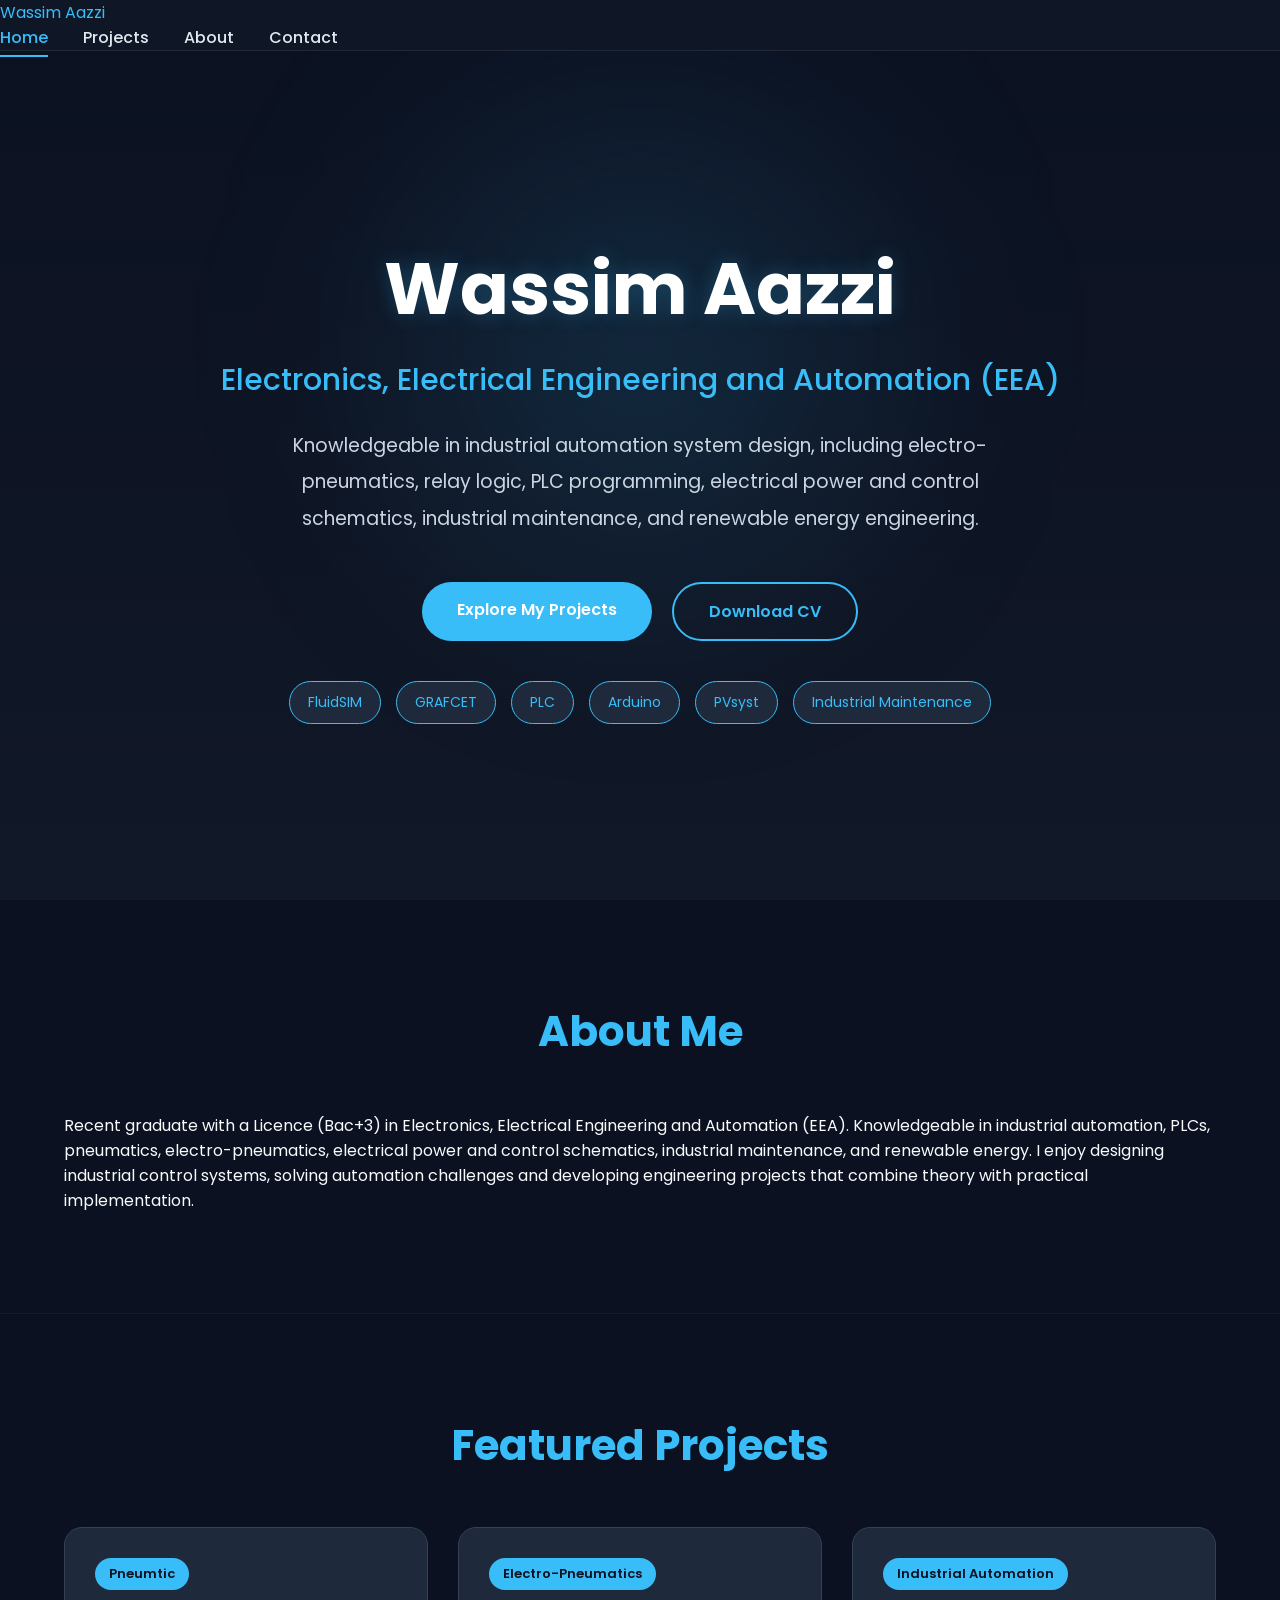
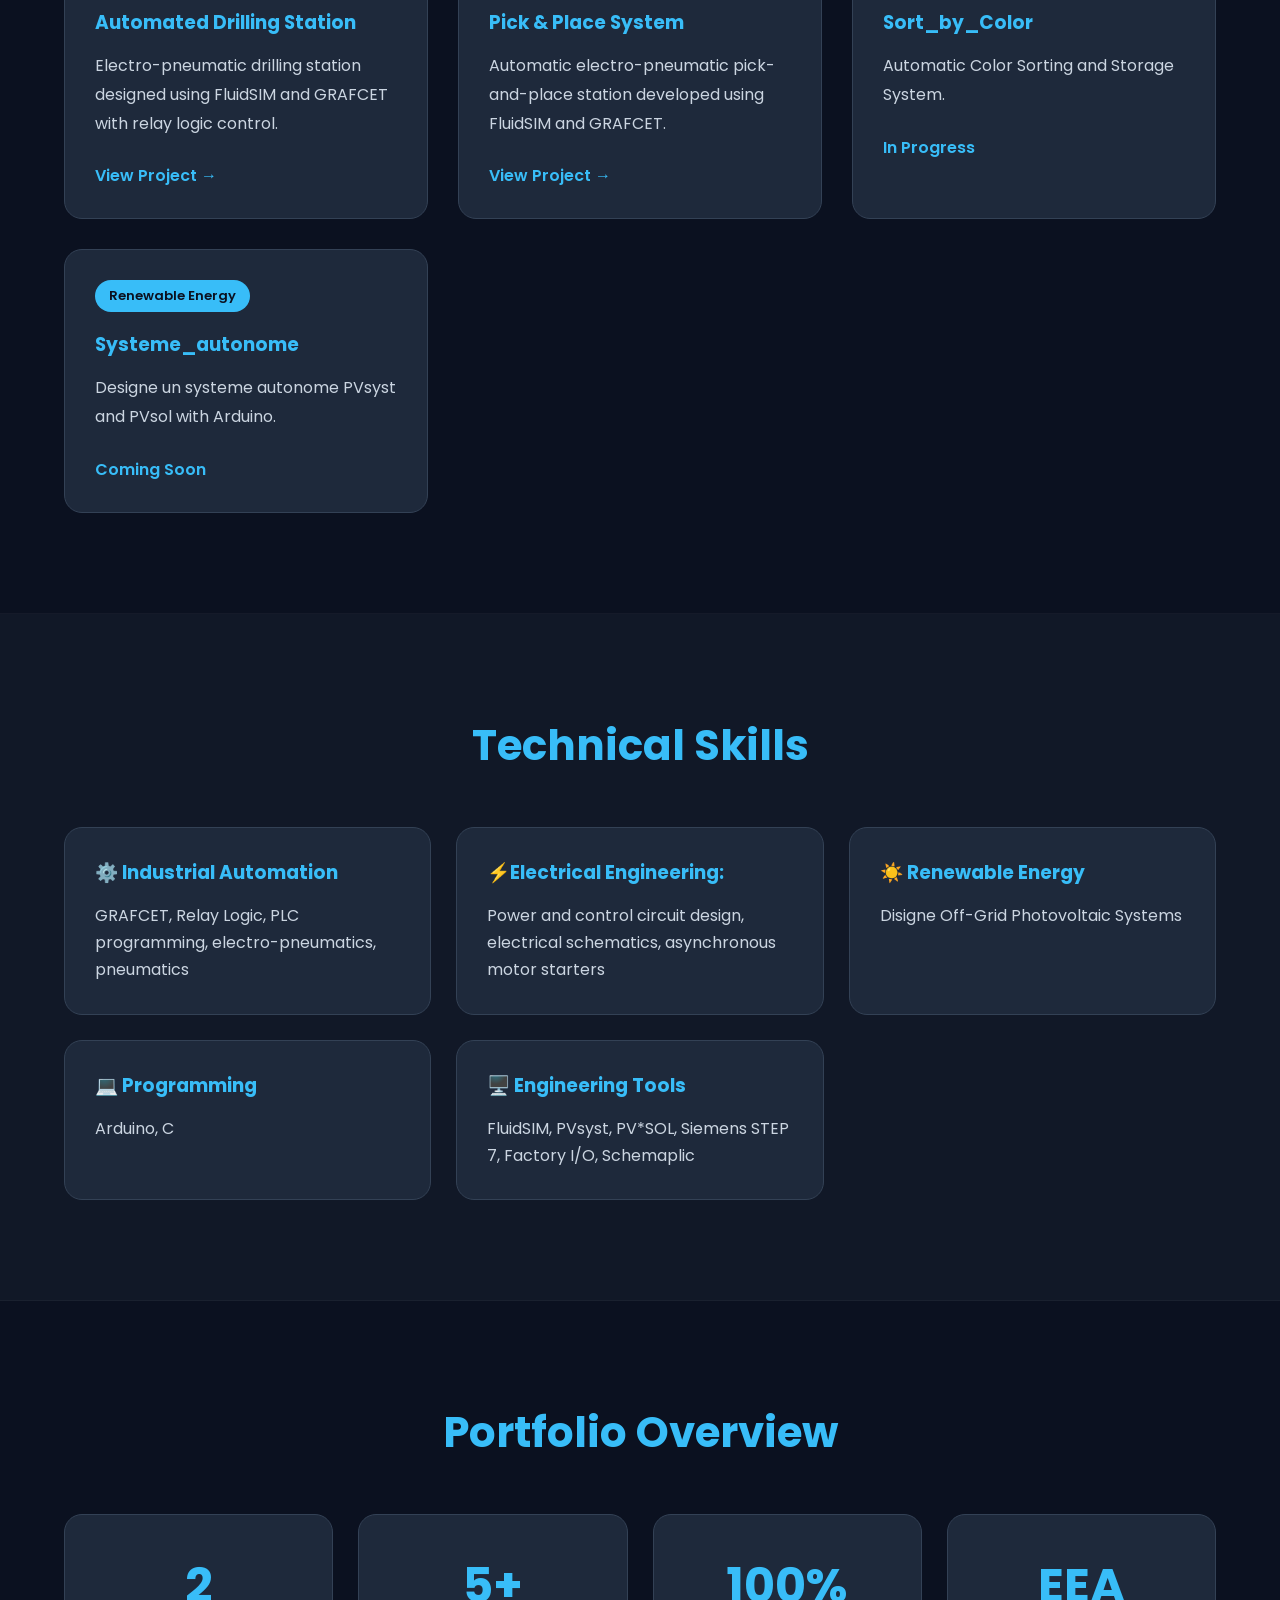
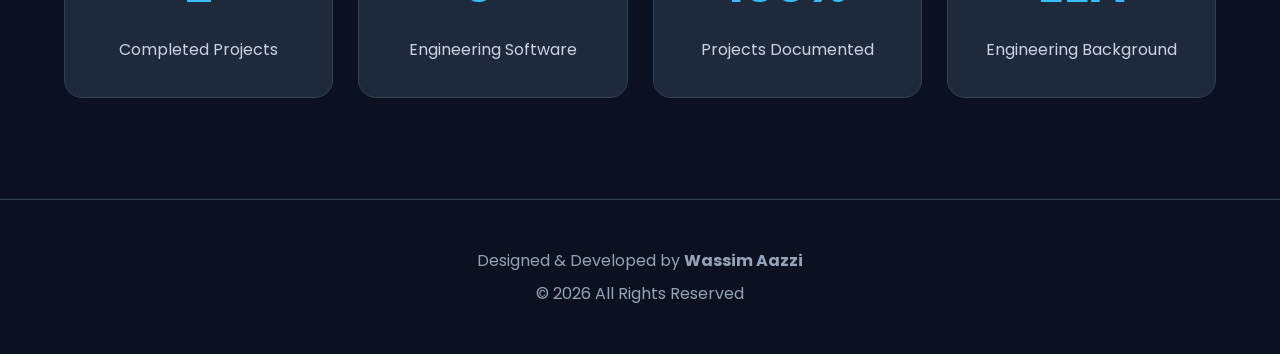
==== index.html @ 0c833628 "Refactor HTML structure and improve text clarity Updated various sections for consistency and clarit" ====
<!DOCTYPE html>
<html lang="en">
  
<head>
  
<meta charset="UTF-8">
<meta name="viewport" content="width=device-width, initial-scale=1.0">
<title>Wassim Aazzi | Automation Engineer</title>

<link rel="stylesheet" href="css/style.css">

</head>

<body>

<nav>

    <div class="logo">
        <span>Wassim Aazzi</span>
    </div>

    <ul>
        <li><a href="index.html" class="active">Home</a></li>
        <li><a href="projects.html">Projects</a></li>
        <li><a href="about.html">About</a></li>
        <li><a href="contact.html">Contact</a></li>
    </ul>

</nav>

<section class="hero">

    <div class="container">

        <h1>Wassim Aazzi</h1>

        <h2>Electronics, Electrical Engineering and Automation (EEA)</h2>

        <p>
          Knowledgeable in industrial automation system design, including electro-pneumatics, 
          relay logic, PLC programming, electrical power and control schematics, 
          industrial maintenance, and renewable energy engineering.
        </p>

        <div class="buttons">

            <a href="projects.html" class="btn primary">
                Explore My Projects
            </a>

            <a href="files/CV.pdf" class="btn secondary">
                Download CV
            </a>

        </div>

        <div class="tech-stack">

            <span>FluidSIM</span>
            <span>GRAFCET</span>
            <span>PLC</span>
            <span>Arduino</span>
            <span>PVsyst</span>
            <span>Industrial Maintenance</span>

        </div>

    </div>

</section>

<section class="projects">

    <div class="container">

        <h2>About Me</h2>

        <p>
          Recent graduate with a Licence (Bac+3) in Electronics, Electrical Engineering and Automation (EEA).
          Knowledgeable in industrial automation, PLCs, pneumatics, electro-pneumatics,
          electrical power and control schematics, industrial maintenance, and renewable energy. 
        
          I enjoy designing industrial control systems, solving automation
          challenges and developing engineering projects that combine theory
          with practical implementation.
        </p>

    </div>

</section>

<section class="projects">

    <div class="container">

        <h2>Featured Projects</h2>

        <div class="project-grid">

            <div class="card">
              
               <span class="tag">Pneumtic</span>
                <h3> Automated Drilling Station</h3>

                <p>
                    Electro-pneumatic drilling station designed using
                    FluidSIM and GRAFCET with relay logic control.
                </p>

                <a href="projects/drilling.html">View Project →</a>

            </div>

            <div class="card">
              
              <span class="tag">Electro-Pneumatics</span>
                <h3> Pick & Place System</h3>

                <p>
                    Automatic electro-pneumatic pick-and-place station
                    developed using FluidSIM and GRAFCET.
                </p>

                <a href="projects/pick-place.html">View Project →</a>

            </div>

          <div class="card">
              
               <span class="tag">Industrial Automation</span>
                <h3> Sort_by_Color</h3>

                <p>
                    Automatic Color Sorting and Storage System.
                </p>

                <a href="projects/Sort_by_color.html">In Progress</a>

            </div>

          <div class="card">
              
               <span class="tag">Renewable Energy</span>
                <h3> Systeme_autonome</h3>

                <p>
                    Designe un systeme autonome
                    PVsyst and PVsol with Arduino.
                </p>

                <a href="projects/pfe-solar.html">Coming Soon</a>

            </div>

        </div>

    </div>

</section>

<section class="skills">

    <div class="container">

        <h2>Technical Skills</h2>

        <div class="skills-grid">

            <div class="skill-card">
                <h3>⚙️ Industrial Automation</h3>
                <p>GRAFCET, Relay Logic, PLC programming, electro-pneumatics, pneumatics</p>
            </div>

            <div class="skill-card">
                <h3>⚡Electrical Engineering:</h3>
                <p>Power and control circuit design, electrical schematics, asynchronous motor starters</p>
            </div>

            <div class="skill-card">
                <h3>☀️ Renewable Energy</h3>
                <p> Disigne Off-Grid Photovoltaic Systems</p>
            </div>

            <div class="skill-card">
                <h3>💻 Programming</h3>
                <p>Arduino, C</p>
            </div>

            <div class="skill-card">
                <h3>🖥️ Engineering Tools</h3>
                <p>FluidSIM, PVsyst, PV*SOL, Siemens STEP 7, Factory I/O, Schemaplic</p>
            </div>

        </div>

    </div>

</section>

<section class="stats">

<div class="container">

<h2>Portfolio Overview</h2>

<div class="stats-grid">

<div class="stat-card">

<h3>2</h3>

<p>Completed Projects</p>

</div>

<div class="stat-card">

<h3>5+</h3>

<p>Engineering Software</p>

</div>

<div class="stat-card">

<h3>100%</h3>

<p>Projects Documented</p>

</div>

<div class="stat-card">

<h3>EEA</h3>

<p>Engineering Background</p>

</div>

</div>

</div>

</section>

<footer>

    <div class="container">

        <p>
            Designed & Developed by <strong>Wassim Aazzi</strong>
        </p>

        <p>
            © 2026 All Rights Reserved
        </p>

    </div>

</footer>
  
<script src="script.js"></script>
  
</body>

</html>
---- css/style.css ----
/* Google Font */
@import url('https://fonts.googleapis.com/css2?family=Poppins:wght@300;400;500;600;700&display=swap');

*{
    margin:0;
    padding:0;
    box-sizing:border-box;
    font-family:'Poppins',sans-serif;
}

html{
    scroll-behavior:smooth;
}

body{

    background:#0B1120;
    color:#F8FAFC;
    overflow-x:hidden;

}
.container{

    width:min(90%,1200px);

    margin:auto;

}

/* Navigation */

nav{

    position:fixed;
    top:0;
    width:100%;
    z-index:1000;

    background:rgba(17,24,39,.85);

    backdrop-filter:blur(12px);

    border-bottom:1px solid rgba(255,255,255,.08);

}

.nav-content{

    display:grid;

    grid-template-columns:1fr auto 1fr;

    align-items:center;

    height:75px;

}

nav ul{

    justify-self:center;

    display:flex;

    gap:35px;

    list-style:none;

}

nav a{

    color:#E2E8F0;
    text-decoration:none;
    font-weight:500;
    position:relative;
    transition:.3s;

}

nav a::after{

    content:"";

    position:absolute;

    left:0;
    bottom:-8px;

    width:0;

    height:2px;

    background:#38BDF8;

    transition:.3s;

}

nav a:hover::after{

    width:100%;

}

nav a:hover{

    color:#38BDF8;

}

nav a:hover{
    color:#38BDF8;
}

/* ===========================
   HERO SECTION
=========================== */

.hero{

    min-height:100vh;
    display:flex;
    justify-content:center;
    align-items:center;
    text-align:center;

    padding:120px 20px 60px;

    background:linear-gradient(
        180deg,
        #0B1120 0%,
        #111827 100%
    );

}

.hero .container{

    max-width:900px;

}

.hero h1{

    font-size:72px;
    font-weight:700;
    margin-bottom:15px;

    color:white;

    text-shadow:0 0 20px rgba(56,189,248,.25);

}

.hero h2{

    font-size:30px;
    font-weight:500;

    color:#38BDF8;

    margin-bottom:25px;

}

.hero p{

    max-width:760px;

    margin:auto;

    color:#CBD5E1;

    font-size:19px;

    line-height:1.9;

}

.buttons{

    display:flex;
    justify-content:center;
    flex-wrap:wrap;
    gap:20px;

    margin-top:45px;

}

.btn{

    display:inline-block;

    padding:15px 35px;

    border-radius:50px;

    text-decoration:none;

    font-weight:600;

    transition:all .3s ease;

}

.primary{

    background:#38BDF8;
    color:white;

}

.primary:hover{

    background:#0EA5E9;

    transform:translateY(-4px);

    box-shadow:0 10px 25px rgba(56,189,248,.35);

}

.secondary{

    border:2px solid #38BDF8;

    color:#38BDF8;

}

.secondary:hover{

    background:#38BDF8;

    color:white;

    transform:translateY(-4px);

}

.scroll-text{

    margin-top:50px;

    color:#94A3B8;

    font-size:15px;

    letter-spacing:1px;

}

.tech-stack{

    display:flex;

    justify-content:center;

    flex-wrap:wrap;

    gap:15px;

    margin-top:35px;

}

.tech-stack span{

    background:#1E293B;

    border:1px solid #334155;

    color:#38BDF8;

    padding:10px 18px;

    border-radius:30px;

    transition:.3s;

}

.tech-stack span:hover{

    border-color:#38BDF8;

    transform:translateY(-3px);

}
/* Projects */

.projects{

    padding:100px 0;

}

.projects h2{

    text-align:center;
    font-size:42px;
    color:#38BDF8;
    margin-bottom:50px;

}

.project-grid{

    display:grid;
    grid-template-columns:repeat(auto-fit,minmax(320px,1fr));
    gap:30px;

}

.card{

    background:#1E293B;
    padding:30px;
    border-radius:18px;
    border:1px solid #334155;

    transition:
        transform .35s ease,
        box-shadow .35s ease,
        border-color .35s ease;

}

.card:hover{

    transform:
        translateY(-12px)
        scale(1.02);

    border-color:#38BDF8;

    box-shadow:
        0 20px 45px rgba(56,189,248,.20);

}

.card h3{

    margin-bottom:15px;
    color:#38BDF8;

}

.card p{

    color:#CBD5E1;
    line-height:1.8;
    margin-bottom:25px;

}

.card a{

    color:#38BDF8;
    text-decoration:none;
    font-weight:600;

}

.card a:hover{

    text-decoration:underline;

}

/* Skills */

.skills{

    padding:100px 0;
    background:#111827;

}

.skills h2{

    text-align:center;
    color:#38BDF8;
    font-size:42px;
    margin-bottom:50px;

}

.skills-grid{

    display:grid;
    grid-template-columns:repeat(auto-fit,minmax(280px,1fr));
    gap:25px;

}

.skill-card{

    background:#1E293B;
    padding:30px;
    border-radius:18px;
    border:1px solid #334155;
    transition:.3s;

}

.skill-card:hover{

    transform:translateY(-8px);
    border-color:#38BDF8;

}

.skill-card h3{

    color:#38BDF8;
    margin-bottom:15px;

}

.skill-card p{

    color:#CBD5E1;
    line-height:1.7;

}
/* Statistics */

.stats{

padding:100px 0;

}

.stats h2{

text-align:center;

margin-bottom:50px;

font-size:42px;

color:#38BDF8;

}

.stats-grid{

display:grid;

grid-template-columns:repeat(auto-fit,minmax(220px,1fr));

gap:25px;

}

.stat-card{

background:#1E293B;

padding:35px;

border-radius:18px;

text-align:center;

border:1px solid #334155;

transition:.3s;

}

.stat-card:hover{

transform:translateY(-8px);

border-color:#38BDF8;

}

.stat-card h3{

font-size:48px;

color:#38BDF8;

margin-bottom:15px;

}

.stat-card p{

color:#CBD5E1;

}
/* Footer */

footer{

    padding:40px 0;

    background:#0B1120;

    border-top:1px solid #334155;

    text-align:center;

}

footer p{

    color:#94A3B8;

    margin:8px;

}
.scroll-text{

    margin-top:40px;
    color:#94A3B8;
    font-size:14px;
    letter-spacing:1px;

}
.logo{ 
    justify-self:start; 
} 

.logo span{

    color:#38BDF8;

}
.tag{

    display:inline-block;
    background:#38BDF8;
    color:#0B1120;
    padding:6px 14px;
    border-radius:20px;
    font-size:13px;
    font-weight:600;
    margin-bottom:18px;

}
.project-image{

    width:100%;
    aspect-ratio:16/9;
    object-fit:cover;

    border-radius:12px;

}
/* Project Banner */

.project-banner{

    padding:60px 0;

}

.banner-image{

    width:100%;

    border-radius:20px;

    box-shadow:0 15px 40px rgba(0,0,0,.35);

}
.about ol{

    max-width:800px;
    margin:auto;
    line-height:2;
    color:#CBD5E1;
    font-size:18px;

}
.lessons{

    max-width:800px;
    margin:auto;
    color:#CBD5E1;
    line-height:2;
    font-size:18px;

}

.lessons li{

    margin-bottom:12px;

}

.tech-stack{

    display:flex;
    justify-content:center;
    flex-wrap:wrap;
    gap:15px;
    margin-top:40px;

}

.tech-stack span{

    background:#1E293B;
    color:#38BDF8;
    border:1px solid #38BDF8;
    padding:10px 18px;
    border-radius:30px;
    font-size:14px;

}
/* About Page */

.about-page{

    padding:160px 0 100px;

    text-align:center;

}

.about-page h1{

    font-size:56px;

    color:#38BDF8;

    margin-bottom:35px;

}

.intro{

    max-width:850px;

    margin:auto;

    font-size:20px;

    line-height:2;

    color:#CBD5E1;

}
section{

    position:relative;

}

section:not(:last-child){

    border-bottom:1px solid rgba(255,255,255,.04);

}
/* ===========================
   Scroll Animation
=========================== */

section{

    opacity:0;
    transform:translateY(40px);

    transition:
        opacity .8s ease,
        transform .8s ease;

}

section.show{

    opacity:1;
    transform:translateY(0);

}
.hero::before{

    content:"";

    position:absolute;

    width:450px;
    height:450px;

    border-radius:50%;

    background:rgba(56,189,248,.12);

    filter:blur(120px);

    top:120px;

    left:50%;

    transform:translateX(-50%);

    z-index:0;

}

.hero{

    position:relative;
    overflow:hidden;

}

.hero .container{

    position:relative;
    z-index:1;

}
nav a.active{

    color:#38BDF8;
}

nav a.active::after{

    width:100%;
}
/* ===========================
   Responsive Design
=========================== */

@media (max-width: 992px){

    .hero h1{
        font-size:56px;
    }

    .hero h2{
        font-size:26px;
    }

}

@media (max-width:768px){

    .nav-content{

        flex-direction:column;
        height:auto;
        padding:20px 0;

    }

    nav ul{

        margin-top:20px;
        gap:20px;
        flex-wrap:wrap;
        justify-content:center;

    }

    .hero{

        padding:160px 20px 80px;

    }

    .hero h1{

        font-size:44px;

    }

    .hero h2{

        font-size:22px;

    }

    .hero p{

        font-size:17px;

    }

    .buttons{

        flex-direction:column;
        align-items:center;

    }

    .btn{

        width:250px;
        text-align:center;

    }

    .tech-stack{

        gap:10px;

    }

    .projects h2,
    .skills h2,
    .about h2,
    .stats h2{

        font-size:34px;

    }

}

@media (max-width:480px){

    .hero h1{

        font-size:34px;

    }

    .hero h2{

        font-size:20px;

    }

    .hero p{

        font-size:16px;

    }

    .logo .wa{

        font-size:26px;

    }

    .project-grid,
    .skills-grid,
    .stats-grid{

        grid-template-columns:1fr;

    }

}
.diagram-image{

    width:100%;
    max-width:1000px;
    display:block;
    margin:40px auto;
    border-radius:15px;
    border:1px solid #334155;
    box-shadow:0 10px 30px rgba(0,0,0,.35);

}
/* Simulation Gallery */

.gallery{

    display:grid;
    grid-template-columns:repeat(auto-fit,minmax(300px,1fr));
    gap:20px;
    margin-top:40px;

}

.gallery img{

    width:100%;
    border-radius:15px;
    border:1px solid #334155;
    transition:.3s;
    cursor:pointer;

}

.gallery img:hover{

    transform:scale(1.03);
    box-shadow:0 15px 35px rgba(0,0,0,.35);

}

.gallery-text{

    text-align:center;
    color:#CBD5E1;
    max-width:800px;
    margin:auto;

}
.simulation-video{

    width:100%;
    max-width:1000px;

    display:block;
    margin:40px auto;

    border-radius:20px;
    border:1px solid #334155;

    box-shadow:0 15px 40px rgba(0,0,0,.35);

}

/* YouTube Video */

.video-container{

    width:100%;
    max-width:1000px;

    margin:40px auto;

    aspect-ratio:16/9;

    border-radius:20px;

    overflow:hidden;

    box-shadow:0 15px 40px rgba(0,0,0,.35);

}

.video-container iframe{

    width:100%;
    height:100%;

    border:none;

}
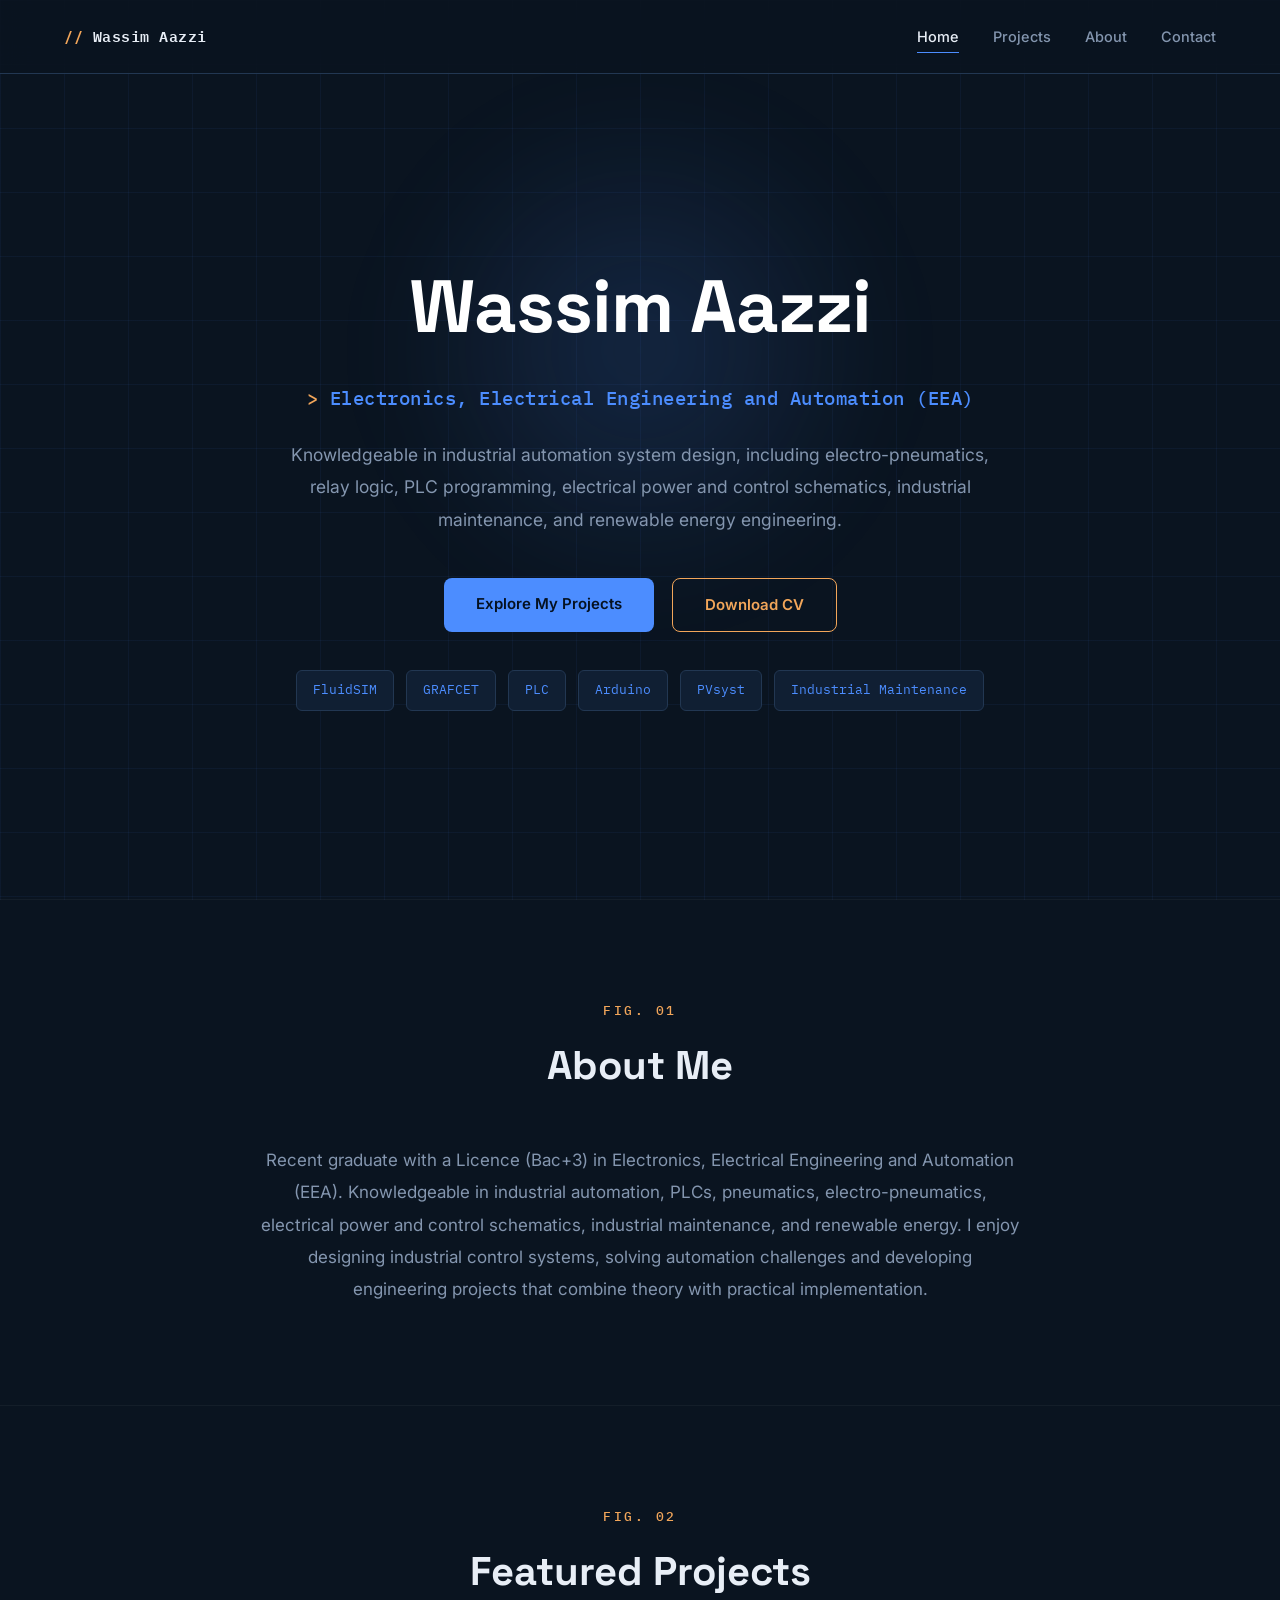
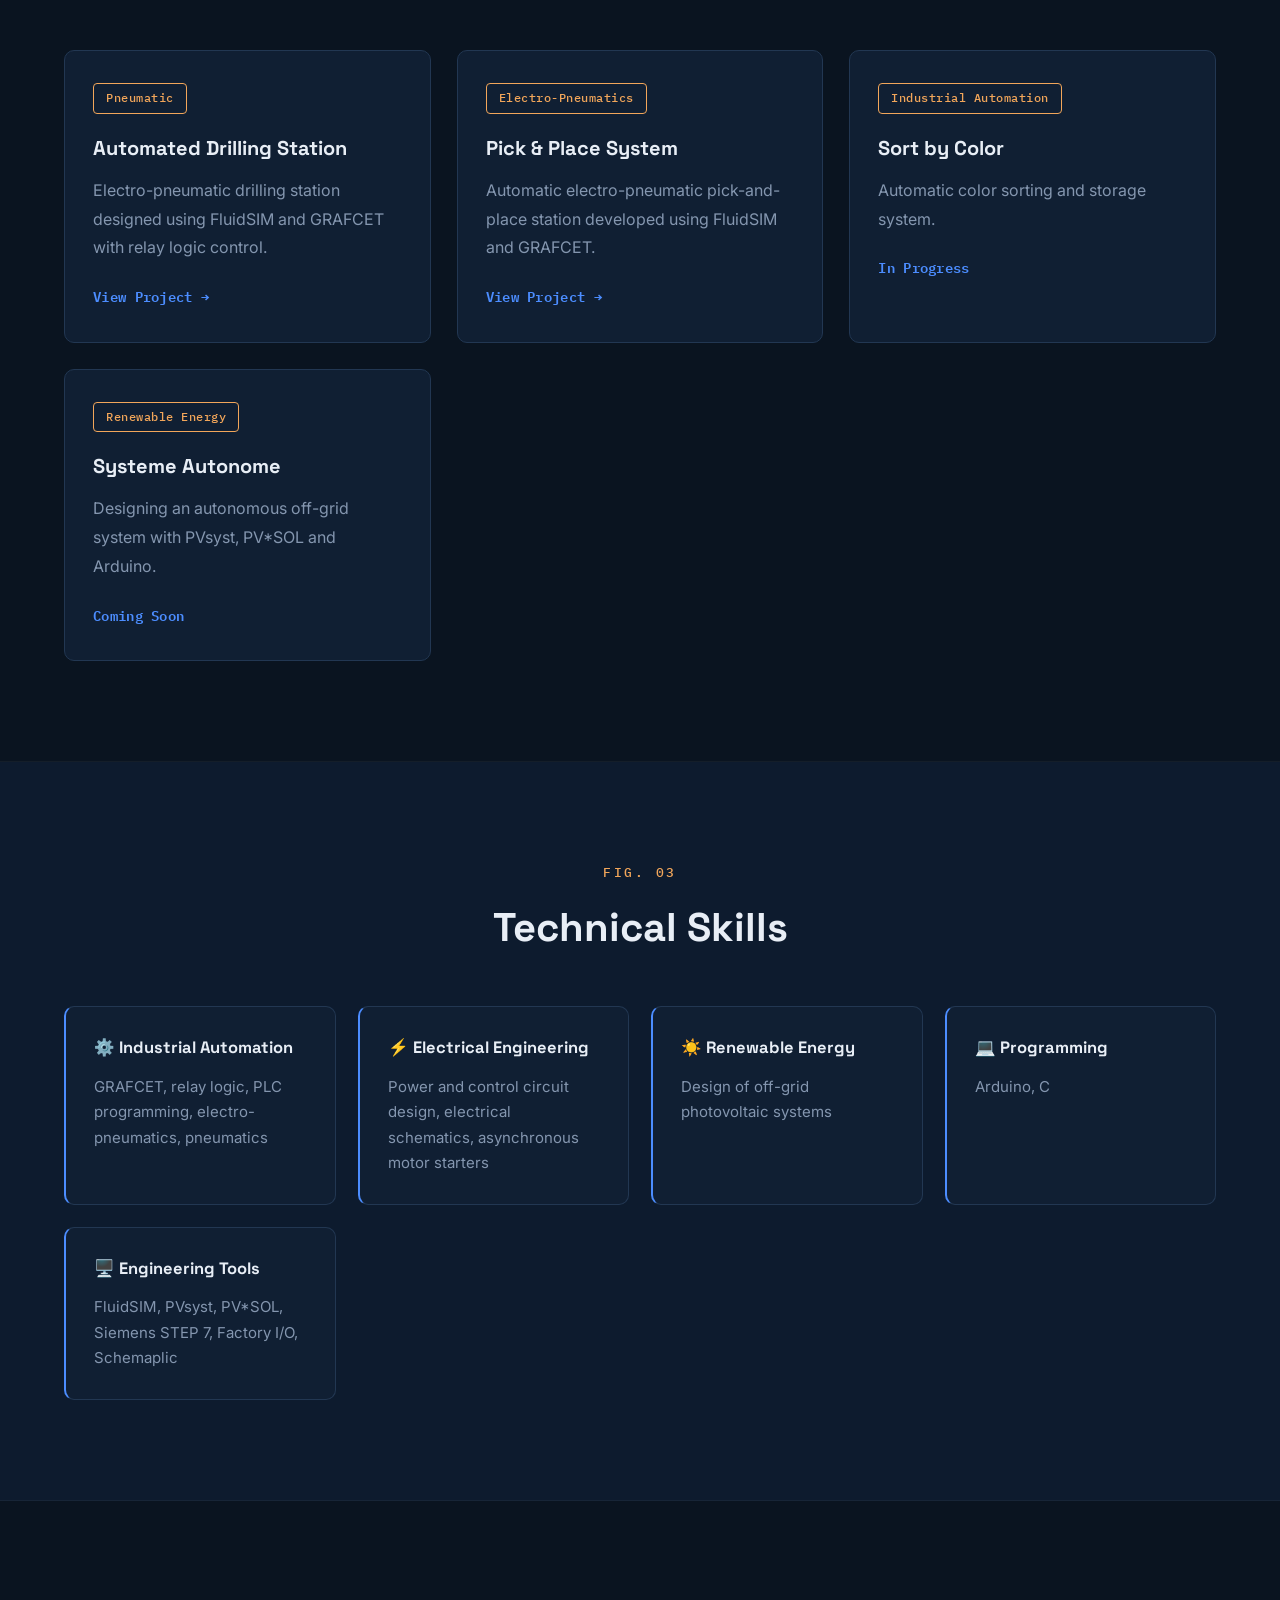
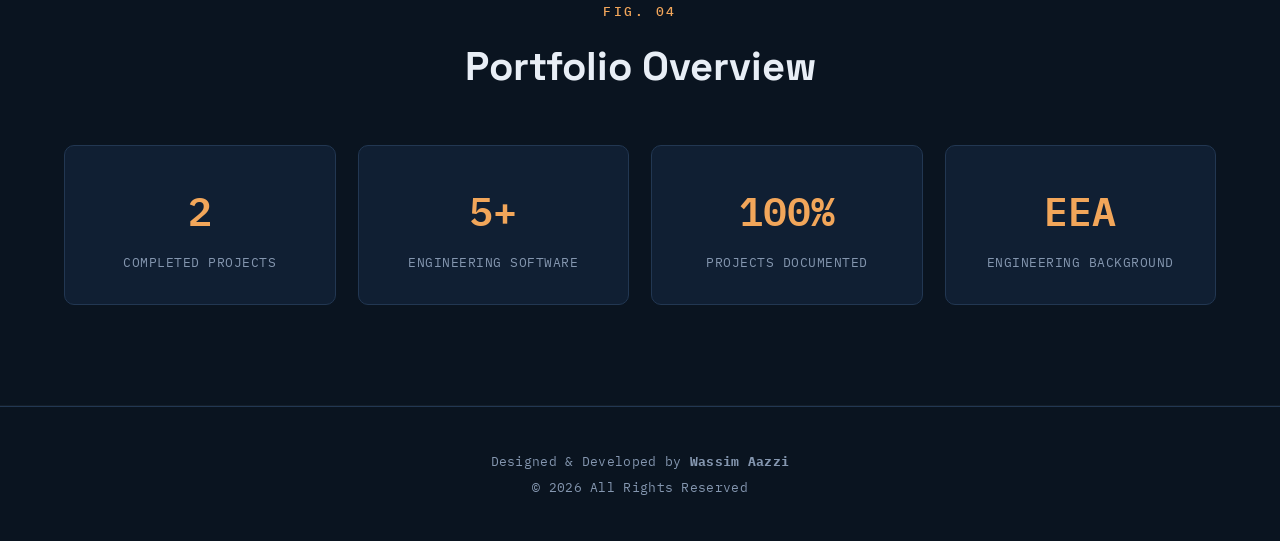
==== commit f7d9d059: "Fix HTML formatting and improve content clarity" ====
--- a/index.html
+++ b/index.html
@@ -1,8 +1,8 @@
 <!DOCTYPE html>
 <html lang="en">
-  
+
 <head>
-  
+
 <meta charset="UTF-8">
 <meta name="viewport" content="width=device-width, initial-scale=1.0">
 <title>Wassim Aazzi | Automation Engineer</title>
@@ -37,8 +37,8 @@
         <h2>Electronics, Electrical Engineering and Automation (EEA)</h2>
 
         <p>
-          Knowledgeable in industrial automation system design, including electro-pneumatics, 
-          relay logic, PLC programming, electrical power and control schematics, 
+          Knowledgeable in industrial automation system design, including electro-pneumatics,
+          relay logic, PLC programming, electrical power and control schematics,
           industrial maintenance, and renewable energy engineering.
         </p>
 
@@ -73,13 +73,13 @@
 
     <div class="container">
 
-        <h2>About Me</h2>
+        <h2 data-eyebrow="FIG. 01">About Me</h2>
 
         <p>
           Recent graduate with a Licence (Bac+3) in Electronics, Electrical Engineering and Automation (EEA).
           Knowledgeable in industrial automation, PLCs, pneumatics, electro-pneumatics,
-          electrical power and control schematics, industrial maintenance, and renewable energy. 
-        
+          electrical power and control schematics, industrial maintenance, and renewable energy.
+
           I enjoy designing industrial control systems, solving automation
           challenges and developing engineering projects that combine theory
           with practical implementation.
@@ -93,14 +93,14 @@
 
     <div class="container">
 
-        <h2>Featured Projects</h2>
+        <h2 data-eyebrow="FIG. 02">Featured Projects</h2>
 
         <div class="project-grid">
 
             <div class="card">
-              
-               <span class="tag">Pneumtic</span>
-                <h3> Automated Drilling Station</h3>
+
+               <span class="tag">Pneumatic</span>
+                <h3>Automated Drilling Station</h3>
 
                 <p>
                     Electro-pneumatic drilling station designed using
@@ -112,9 +112,9 @@
             </div>
 
             <div class="card">
-              
+
               <span class="tag">Electro-Pneumatics</span>
-                <h3> Pick & Place System</h3>
+                <h3>Pick &amp; Place System</h3>
 
                 <p>
                     Automatic electro-pneumatic pick-and-place station
@@ -126,12 +126,12 @@
             </div>
 
           <div class="card">
-              
+
                <span class="tag">Industrial Automation</span>
-                <h3> Sort_by_Color</h3>
-
-                <p>
-                    Automatic Color Sorting and Storage System.
+                <h3>Sort by Color</h3>
+
+                <p>
+                    Automatic color sorting and storage system.
                 </p>
 
                 <a href="projects/Sort_by_color.html">In Progress</a>
@@ -139,13 +139,13 @@
             </div>
 
           <div class="card">
-              
+
                <span class="tag">Renewable Energy</span>
-                <h3> Systeme_autonome</h3>
-
-                <p>
-                    Designe un systeme autonome
-                    PVsyst and PVsol with Arduino.
+                <h3>Systeme Autonome</h3>
+
+                <p>
+                    Designing an autonomous off-grid system with
+                    PVsyst, PV*SOL and Arduino.
                 </p>
 
                 <a href="projects/pfe-solar.html">Coming Soon</a>
@@ -162,23 +162,23 @@
 
     <div class="container">
 
-        <h2>Technical Skills</h2>
+        <h2 data-eyebrow="FIG. 03">Technical Skills</h2>
 
         <div class="skills-grid">
 
             <div class="skill-card">
                 <h3>⚙️ Industrial Automation</h3>
-                <p>GRAFCET, Relay Logic, PLC programming, electro-pneumatics, pneumatics</p>
-            </div>
-
-            <div class="skill-card">
-                <h3>⚡Electrical Engineering:</h3>
+                <p>GRAFCET, relay logic, PLC programming, electro-pneumatics, pneumatics</p>
+            </div>
+
+            <div class="skill-card">
+                <h3>⚡ Electrical Engineering</h3>
                 <p>Power and control circuit design, electrical schematics, asynchronous motor starters</p>
             </div>
 
             <div class="skill-card">
                 <h3>☀️ Renewable Energy</h3>
-                <p> Disigne Off-Grid Photovoltaic Systems</p>
+                <p>Design of off-grid photovoltaic systems</p>
             </div>
 
             <div class="skill-card">
@@ -199,47 +199,35 @@
 
 <section class="stats">
 
-<div class="container">
-
-<h2>Portfolio Overview</h2>
-
-<div class="stats-grid">
-
-<div class="stat-card">
-
-<h3>2</h3>
-
-<p>Completed Projects</p>
-
-</div>
-
-<div class="stat-card">
-
-<h3>5+</h3>
-
-<p>Engineering Software</p>
-
-</div>
-
-<div class="stat-card">
-
-<h3>100%</h3>
-
-<p>Projects Documented</p>
-
-</div>
-
-<div class="stat-card">
-
-<h3>EEA</h3>
-
-<p>Engineering Background</p>
-
-</div>
-
-</div>
-
-</div>
+    <div class="container">
+
+        <h2 data-eyebrow="FIG. 04">Portfolio Overview</h2>
+
+        <div class="stats-grid">
+
+            <div class="stat-card">
+                <h3>2</h3>
+                <p>Completed Projects</p>
+            </div>
+
+            <div class="stat-card">
+                <h3>5+</h3>
+                <p>Engineering Software</p>
+            </div>
+
+            <div class="stat-card">
+                <h3>100%</h3>
+                <p>Projects Documented</p>
+            </div>
+
+            <div class="stat-card">
+                <h3>EEA</h3>
+                <p>Engineering Background</p>
+            </div>
+
+        </div>
+
+    </div>
 
 </section>
 
@@ -248,7 +236,7 @@
     <div class="container">
 
         <p>
-            Designed & Developed by <strong>Wassim Aazzi</strong>
+            Designed &amp; Developed by <strong>Wassim Aazzi</strong>
         </p>
 
         <p>
@@ -258,9 +246,9 @@
     </div>
 
 </footer>
-  
+
 <script src="script.js"></script>
-  
+
 </body>
 
 </html>
--- a/css/style.css
+++ b/css/style.css
@@ -1,11 +1,36 @@
-/* Google Font */
-@import url('https://fonts.googleapis.com/css2?family=Poppins:wght@300;400;500;600;700&display=swap');
+/* ===========================
+   Fonts
+   Space Grotesk  -> display / headings (technical, geometric)
+   Inter          -> body copy
+   IBM Plex Mono  -> labels, tags, stats, nav (drafting / silkscreen feel)
+=========================== */
+@import url('https://fonts.googleapis.com/css2?family=Space+Grotesk:wght@500;600;700&family=Inter:wght@400;500;600&family=IBM+Plex+Mono:wght@400;500;600&display=swap');
+
+:root{
+
+    /* Color tokens */
+    --bg:            #0A1420;
+    --bg-alt:        #0D1B2E;
+    --panel:         #101F33;
+    --panel-border:  #223752;
+    --grid-line:     rgba(76,141,255,.06);
+
+    --text:          #E8EEF6;
+    --muted:         #8496AF;
+
+    --blue:          #4C8DFF;   /* cyanotype accent — primary */
+    --blue-dim:      #3568C4;
+    --amber:         #F2A65A;   /* copper accent — secondary / highlight */
+
+    --radius:        14px;
+    --ease:          cubic-bezier(.22,.9,.32,1);
+
+}
 
 *{
     margin:0;
     padding:0;
     box-sizing:border-box;
-    font-family:'Poppins',sans-serif;
 }
 
 html{
@@ -13,104 +38,139 @@
 }
 
 body{
-
-    background:#0B1120;
-    color:#F8FAFC;
+    font-family:'Inter',sans-serif;
+    background:var(--bg);
+    color:var(--text);
     overflow-x:hidden;
-
-}
+    line-height:1.6;
+}
+
+h1,h2,h3{
+    font-family:'Space Grotesk',sans-serif;
+}
+
 .container{
-
     width:min(90%,1200px);
-
     margin:auto;
-
-}
-
-/* Navigation */
+}
+
+::selection{
+    background:var(--blue);
+    color:#04101F;
+}
+
+a{
+    outline-offset:4px;
+}
+
+:focus-visible{
+    outline:2px solid var(--amber);
+    outline-offset:3px;
+    border-radius:4px;
+}
+
+/* Blueprint grid paper — sits behind the whole page */
+body::before{
+    content:"";
+    position:fixed;
+    inset:0;
+    z-index:-1;
+    background-image:
+        linear-gradient(var(--grid-line) 1px,transparent 1px),
+        linear-gradient(90deg,var(--grid-line) 1px,transparent 1px);
+    background-size:64px 64px;
+}
+
+/* ===========================
+   Navigation
+=========================== */
 
 nav{
-
     position:fixed;
     top:0;
     width:100%;
     z-index:1000;
 
-    background:rgba(17,24,39,.85);
-
-    backdrop-filter:blur(12px);
-
-    border-bottom:1px solid rgba(255,255,255,.08);
-
-}
-
-.nav-content{
-
-    display:grid;
-
-    grid-template-columns:1fr auto 1fr;
-
+    display:flex;
     align-items:center;
-
-    height:75px;
-
+    justify-content:space-between;
+    gap:20px;
+
+    padding:0 5%;
+    height:74px;
+
+    background:rgba(10,20,32,.82);
+    backdrop-filter:blur(14px);
+    border-bottom:1px solid var(--panel-border);
+}
+
+.logo span{
+    font-family:'IBM Plex Mono',monospace;
+    font-size:15px;
+    font-weight:600;
+    letter-spacing:.5px;
+    color:var(--text);
+}
+
+.logo span::before{
+    content:"// ";
+    color:var(--amber);
 }
 
 nav ul{
-
-    justify-self:center;
-
     display:flex;
-
-    gap:35px;
-
+    gap:34px;
     list-style:none;
-
 }
 
 nav a{
-
-    color:#E2E8F0;
+    color:var(--muted);
     text-decoration:none;
+    font-size:14.5px;
     font-weight:500;
     position:relative;
-    transition:.3s;
-
+    transition:color .25s var(--ease);
 }
 
 nav a::after{
-
     content:"";
-
     position:absolute;
-
     left:0;
     bottom:-8px;
-
     width:0;
-
-    height:2px;
-
-    background:#38BDF8;
-
-    transition:.3s;
-
-}
-
-nav a:hover::after{
-
+    height:1px;
+    background:var(--blue);
+    transition:width .25s var(--ease);
+}
+
+nav a:hover,
+nav a.active{
+    color:var(--text);
+}
+
+nav a:hover::after,
+nav a.active::after{
     width:100%;
-
-}
-
-nav a:hover{
-
-    color:#38BDF8;
-
-}
-
-nav a:hover{
-    color:#38BDF8;
+}
+
+/* ===========================
+   Section eyebrow (drawing-style figure labels)
+   Add: <h2 data-eyebrow="FIG. 02">Title</h2>
+=========================== */
+
+h2[data-eyebrow]{
+    position:relative;
+}
+
+h2[data-eyebrow]::before{
+    content:attr(data-eyebrow);
+    display:block;
+    font-family:'IBM Plex Mono',monospace;
+    font-size:12.5px;
+    font-weight:500;
+    letter-spacing:2.5px;
+    color:var(--amber);
+    margin-bottom:14px;
 }
 
 /* ===========================
@@ -118,827 +178,545 @@
 =========================== */
 
 .hero{
-
+    position:relative;
+    overflow:hidden;
     min-height:100vh;
     display:flex;
     justify-content:center;
     align-items:center;
     text-align:center;
-
-    padding:120px 20px 60px;
-
-    background:linear-gradient(
-        180deg,
-        #0B1120 0%,
-        #111827 100%
-    );
-
+    padding:130px 20px 70px;
+}
+
+.hero::before{
+    content:"";
+    position:absolute;
+    width:520px;
+    height:520px;
+    border-radius:50%;
+    background:radial-gradient(circle,rgba(76,141,255,.16),transparent 70%);
+    filter:blur(40px);
+    top:90px;
+    left:50%;
+    transform:translateX(-50%);
+    z-index:0;
 }
 
 .hero .container{
-
-    max-width:900px;
-
+    position:relative;
+    z-index:1;
+    max-width:880px;
 }
 
 .hero h1{
-
-    font-size:72px;
+    font-size:clamp(40px,6vw,74px);
     font-weight:700;
-    margin-bottom:15px;
-
-    color:white;
-
-    text-shadow:0 0 20px rgba(56,189,248,.25);
-
+    letter-spacing:-1px;
+    margin-bottom:16px;
+    color:#fff;
 }
 
 .hero h2{
-
-    font-size:30px;
+    font-family:'IBM Plex Mono',monospace;
+    font-size:clamp(16px,2vw,19px);
     font-weight:500;
-
-    color:#38BDF8;
-
-    margin-bottom:25px;
-
+    letter-spacing:.5px;
+    color:var(--blue);
+    margin-bottom:26px;
+}
+
+.hero h2::before{
+    content:"> ";
+    color:var(--amber);
 }
 
 .hero p{
-
-    max-width:760px;
-
+    max-width:720px;
     margin:auto;
-
-    color:#CBD5E1;
-
-    font-size:19px;
-
-    line-height:1.9;
-
+    color:var(--muted);
+    font-size:17.5px;
+    line-height:1.85;
 }
 
 .buttons{
-
     display:flex;
     justify-content:center;
     flex-wrap:wrap;
-    gap:20px;
-
-    margin-top:45px;
-
+    gap:18px;
+    margin-top:42px;
 }
 
 .btn{
-
     display:inline-block;
-
-    padding:15px 35px;
-
-    border-radius:50px;
-
-    text-decoration:none;
-
-    font-weight:600;
-
-    transition:all .3s ease;
-
-}
-
-.primary{
-
-    background:#38BDF8;
-    color:white;
-
-}
-
-.primary:hover{
-
-    background:#0EA5E9;
-
-    transform:translateY(-4px);
-
-    box-shadow:0 10px 25px rgba(56,189,248,.35);
-
-}
-
-.secondary{
-
-    border:2px solid #38BDF8;
-
-    color:#38BDF8;
-
-}
-
-.secondary:hover{
-
-    background:#38BDF8;
-
-    color:white;
-
-    transform:translateY(-4px);
-
-}
-
-.scroll-text{
-
-    margin-top:50px;
-
-    color:#94A3B8;
-
-    font-size:15px;
-
-    letter-spacing:1px;
-
-}
-
-.tech-stack{
-
-    display:flex;
-
-    justify-content:center;
-
-    flex-wrap:wrap;
-
-    gap:15px;
-
-    margin-top:35px;
-
-}
-
-.tech-stack span{
-
-    background:#1E293B;
-
-    border:1px solid #334155;
-
-    color:#38BDF8;
-
-    padding:10px 18px;
-
-    border-radius:30px;
-
-    transition:.3s;
-
-}
-
-.tech-stack span:hover{
-
-    border-color:#38BDF8;
-
-    transform:translateY(-3px);
-
-}
-/* Projects */
-
-.projects{
-
-    padding:100px 0;
-
-}
-
-.projects h2{
-
-    text-align:center;
-    font-size:42px;
-    color:#38BDF8;
-    margin-bottom:50px;
-
-}
-
-.project-grid{
-
-    display:grid;
-    grid-template-columns:repeat(auto-fit,minmax(320px,1fr));
-    gap:30px;
-
-}
-
-.card{
-
-    background:#1E293B;
-    padding:30px;
-    border-radius:18px;
-    border:1px solid #334155;
-
-    transition:
-        transform .35s ease,
-        box-shadow .35s ease,
-        border-color .35s ease;
-
-}
-
-.card:hover{
-
-    transform:
-        translateY(-12px)
-        scale(1.02);
-
-    border-color:#38BDF8;
-
-    box-shadow:
-        0 20px 45px rgba(56,189,248,.20);
-
-}
-
-.card h3{
-
-    margin-bottom:15px;
-    color:#38BDF8;
-
-}
-
-.card p{
-
-    color:#CBD5E1;
-    line-height:1.8;
-    margin-bottom:25px;
-
-}
-
-.card a{
-
-    color:#38BDF8;
+    padding:14px 32px;
+    border-radius:8px;
     text-decoration:none;
     font-weight:600;
-
-}
-
-.card a:hover{
-
-    text-decoration:underline;
-
-}
-
-/* Skills */
-
-.skills{
-
-    padding:100px 0;
-    background:#111827;
-
-}
-
-.skills h2{
-
-    text-align:center;
-    color:#38BDF8;
-    font-size:42px;
-    margin-bottom:50px;
-
-}
-
-.skills-grid{
-
-    display:grid;
-    grid-template-columns:repeat(auto-fit,minmax(280px,1fr));
-    gap:25px;
-
-}
-
-.skill-card{
-
-    background:#1E293B;
-    padding:30px;
-    border-radius:18px;
-    border:1px solid #334155;
-    transition:.3s;
-
-}
-
-.skill-card:hover{
-
-    transform:translateY(-8px);
-    border-color:#38BDF8;
-
-}
-
-.skill-card h3{
-
-    color:#38BDF8;
-    margin-bottom:15px;
-
-}
-
-.skill-card p{
-
-    color:#CBD5E1;
-    line-height:1.7;
-
-}
-/* Statistics */
-
-.stats{
-
-padding:100px 0;
-
-}
-
-.stats h2{
-
-text-align:center;
-
-margin-bottom:50px;
-
-font-size:42px;
-
-color:#38BDF8;
-
-}
-
-.stats-grid{
-
-display:grid;
-
-grid-template-columns:repeat(auto-fit,minmax(220px,1fr));
-
-gap:25px;
-
-}
-
-.stat-card{
-
-background:#1E293B;
-
-padding:35px;
-
-border-radius:18px;
-
-text-align:center;
-
-border:1px solid #334155;
-
-transition:.3s;
-
-}
-
-.stat-card:hover{
-
-transform:translateY(-8px);
-
-border-color:#38BDF8;
-
-}
-
-.stat-card h3{
-
-font-size:48px;
-
-color:#38BDF8;
-
-margin-bottom:15px;
-
-}
-
-.stat-card p{
-
-color:#CBD5E1;
-
-}
-/* Footer */
-
-footer{
-
-    padding:40px 0;
-
-    background:#0B1120;
-
-    border-top:1px solid #334155;
-
-    text-align:center;
-
-}
-
-footer p{
-
-    color:#94A3B8;
-
-    margin:8px;
-
-}
-.scroll-text{
-
-    margin-top:40px;
-    color:#94A3B8;
-    font-size:14px;
-    letter-spacing:1px;
-
-}
-.logo{ 
-    justify-self:start; 
-} 
-
-.logo span{
-
-    color:#38BDF8;
-
-}
-.tag{
-
-    display:inline-block;
-    background:#38BDF8;
-    color:#0B1120;
-    padding:6px 14px;
-    border-radius:20px;
-    font-size:13px;
-    font-weight:600;
-    margin-bottom:18px;
-
-}
-.project-image{
-
-    width:100%;
-    aspect-ratio:16/9;
-    object-fit:cover;
-
-    border-radius:12px;
-
-}
-/* Project Banner */
-
-.project-banner{
-
-    padding:60px 0;
-
-}
-
-.banner-image{
-
-    width:100%;
-
-    border-radius:20px;
-
-    box-shadow:0 15px 40px rgba(0,0,0,.35);
-
-}
-.about ol{
-
-    max-width:800px;
-    margin:auto;
-    line-height:2;
-    color:#CBD5E1;
-    font-size:18px;
-
-}
-.lessons{
-
-    max-width:800px;
-    margin:auto;
-    color:#CBD5E1;
-    line-height:2;
-    font-size:18px;
-
-}
-
-.lessons li{
-
-    margin-bottom:12px;
-
+    font-size:15px;
+    transition:transform .3s var(--ease),box-shadow .3s var(--ease),background .3s var(--ease),color .3s var(--ease);
+}
+
+.primary{
+    background:var(--blue);
+    color:#051121;
+}
+
+.primary:hover{
+    background:#6BA0FF;
+    transform:translateY(-3px);
+    box-shadow:0 12px 28px rgba(76,141,255,.28);
+}
+
+.secondary{
+    border:1.5px solid var(--amber);
+    color:var(--amber);
+}
+
+.secondary:hover{
+    background:var(--amber);
+    color:#1A0F02;
+    transform:translateY(-3px);
 }
 
 .tech-stack{
-
     display:flex;
     justify-content:center;
     flex-wrap:wrap;
-    gap:15px;
-    margin-top:40px;
-
+    gap:12px;
+    margin-top:38px;
 }
 
 .tech-stack span{
-
-    background:#1E293B;
-    color:#38BDF8;
-    border:1px solid #38BDF8;
-    padding:10px 18px;
-    border-radius:30px;
-    font-size:14px;
-
-}
-/* About Page */
-
-.about-page{
-
-    padding:160px 0 100px;
-
-    text-align:center;
-
-}
-
-.about-page h1{
-
-    font-size:56px;
-
-    color:#38BDF8;
-
-    margin-bottom:35px;
-
-}
-
-.intro{
-
-    max-width:850px;
-
-    margin:auto;
-
-    font-size:20px;
-
-    line-height:2;
-
-    color:#CBD5E1;
-
-}
+    font-family:'IBM Plex Mono',monospace;
+    font-size:13px;
+    background:var(--panel);
+    border:1px solid var(--panel-border);
+    color:var(--blue);
+    padding:9px 16px;
+    border-radius:6px;
+    transition:border-color .25s var(--ease),transform .25s var(--ease);
+}
+
+.tech-stack span:hover{
+    border-color:var(--blue);
+    transform:translateY(-2px);
+}
+
+.scroll-text{
+    margin-top:46px;
+    color:var(--muted);
+    font-family:'IBM Plex Mono',monospace;
+    font-size:13px;
+    letter-spacing:1.5px;
+}
+
+/* ===========================
+   Shared section rhythm
+=========================== */
+
 section{
-
     position:relative;
-
-}
-
-section:not(:last-child){
-
-    border-bottom:1px solid rgba(255,255,255,.04);
-
-}
-/* ===========================
-   Scroll Animation
-=========================== */
-
-section{
-
     opacity:0;
-    transform:translateY(40px);
-
-    transition:
-        opacity .8s ease,
-        transform .8s ease;
-
+    transform:translateY(32px);
+    transition:opacity .7s ease,transform .7s ease;
 }
 
 section.show{
-
     opacity:1;
     transform:translateY(0);
-
-}
-.hero::before{
-
+}
+
+section:not(:last-child){
+    border-bottom:1px solid rgba(255,255,255,.045);
+}
+
+.projects,
+.skills,
+.stats{
+    padding:100px 0;
+}
+
+.skills{
+    background:var(--bg-alt);
+}
+
+.projects h2,
+.skills h2,
+.stats h2{
+    text-align:center;
+    font-size:clamp(28px,4vw,40px);
+    margin-bottom:46px;
+    color:var(--text);
+}
+
+.projects .container > p{
+    max-width:760px;
+    margin:0 auto;
+    color:var(--muted);
+    font-size:17px;
+    line-height:1.9;
+    text-align:center;
+}
+
+/* ===========================
+   Cards — drafting corner-bracket signature
+=========================== */
+
+.project-grid{
+    display:grid;
+    grid-template-columns:repeat(auto-fit,minmax(300px,1fr));
+    gap:26px;
+}
+
+.card{
+    position:relative;
+    background:var(--panel);
+    padding:32px 28px;
+    border-radius:10px;
+    border:1px solid var(--panel-border);
+    transition:transform .35s var(--ease),border-color .35s var(--ease),box-shadow .35s var(--ease);
+}
+
+/* corner brackets — hidden until hover, like a drafting registration mark */
+.card::before,
+.card::after{
     content:"";
-
     position:absolute;
-
-    width:450px;
-    height:450px;
-
-    border-radius:50%;
-
-    background:rgba(56,189,248,.12);
-
-    filter:blur(120px);
-
-    top:120px;
-
-    left:50%;
-
-    transform:translateX(-50%);
-
-    z-index:0;
-
-}
-
-.hero{
-
-    position:relative;
-    overflow:hidden;
-
-}
-
-.hero .container{
-
-    position:relative;
-    z-index:1;
-
-}
-nav a.active{
-
-    color:#38BDF8;
-}
-
-nav a.active::after{
-
-    width:100%;
-}
-/* ===========================
-   Responsive Design
-=========================== */
-
-@media (max-width: 992px){
-
-    .hero h1{
-        font-size:56px;
-    }
-
-    .hero h2{
-        font-size:26px;
-    }
-
-}
-
-@media (max-width:768px){
-
-    .nav-content{
-
-        flex-direction:column;
-        height:auto;
-        padding:20px 0;
-
-    }
-
-    nav ul{
-
-        margin-top:20px;
-        gap:20px;
-        flex-wrap:wrap;
-        justify-content:center;
-
-    }
-
-    .hero{
-
-        padding:160px 20px 80px;
-
-    }
-
-    .hero h1{
-
-        font-size:44px;
-
-    }
-
-    .hero h2{
-
-        font-size:22px;
-
-    }
-
-    .hero p{
-
-        font-size:17px;
-
-    }
-
-    .buttons{
-
-        flex-direction:column;
-        align-items:center;
-
-    }
-
-    .btn{
-
-        width:250px;
-        text-align:center;
-
-    }
-
-    .tech-stack{
-
-        gap:10px;
-
-    }
-
-    .projects h2,
-    .skills h2,
-    .about h2,
-    .stats h2{
-
-        font-size:34px;
-
-    }
-
-}
-
-@media (max-width:480px){
-
-    .hero h1{
-
-        font-size:34px;
-
-    }
-
-    .hero h2{
-
-        font-size:20px;
-
-    }
-
-    .hero p{
-
-        font-size:16px;
-
-    }
-
-    .logo .wa{
-
-        font-size:26px;
-
-    }
-
-    .project-grid,
-    .skills-grid,
-    .stats-grid{
-
-        grid-template-columns:1fr;
-
-    }
-
-}
+    width:16px;
+    height:16px;
+    border:2px solid var(--amber);
+    opacity:0;
+    transition:opacity .3s var(--ease),transform .3s var(--ease);
+}
+
+.card::before{
+    top:8px;
+    left:8px;
+    border-right:none;
+    border-bottom:none;
+    transform:translate(4px,4px);
+}
+
+.card::after{
+    bottom:8px;
+    right:8px;
+    border-left:none;
+    border-top:none;
+    transform:translate(-4px,-4px);
+}
+
+.card:hover::before,
+.card:hover::after{
+    opacity:1;
+    transform:translate(0,0);
+}
+
+.card:hover{
+    transform:translateY(-8px);
+    border-color:var(--blue-dim);
+    box-shadow:0 20px 40px rgba(0,0,0,.35);
+}
+
+.card h3{
+    font-size:20px;
+    margin-bottom:12px;
+    color:var(--text);
+}
+
+.card p{
+    color:var(--muted);
+    line-height:1.8;
+    margin-bottom:22px;
+}
+
+.card a{
+    font-family:'IBM Plex Mono',monospace;
+    font-size:13.5px;
+    color:var(--blue);
+    text-decoration:none;
+    font-weight:600;
+    letter-spacing:.3px;
+}
+
+.card a:hover{
+    text-decoration:underline;
+}
+
+.tag{
+    display:inline-block;
+    font-family:'IBM Plex Mono',monospace;
+    background:transparent;
+    border:1px solid var(--amber);
+    color:var(--amber);
+    padding:5px 12px;
+    border-radius:4px;
+    font-size:11.5px;
+    letter-spacing:.5px;
+    font-weight:500;
+    margin-bottom:18px;
+}
+
+/* ===========================
+   Skills
+=========================== */
+
+.skills-grid{
+    display:grid;
+    grid-template-columns:repeat(auto-fit,minmax(270px,1fr));
+    gap:22px;
+}
+
+.skill-card{
+    background:var(--panel);
+    padding:28px;
+    border-radius:10px;
+    border:1px solid var(--panel-border);
+    border-left:2px solid var(--blue);
+    transition:transform .3s var(--ease),border-color .3s var(--ease);
+}
+
+.skill-card:hover{
+    transform:translateY(-6px);
+    border-left-color:var(--amber);
+}
+
+.skill-card h3{
+    font-size:16.5px;
+    margin-bottom:12px;
+    color:var(--text);
+}
+
+.skill-card p{
+    color:var(--muted);
+    line-height:1.7;
+    font-size:15px;
+}
+
+/* ===========================
+   Stats — instrument-panel readout
+=========================== */
+
+.stats-grid{
+    display:grid;
+    grid-template-columns:repeat(auto-fit,minmax(210px,1fr));
+    gap:22px;
+}
+
+.stat-card{
+    background:var(--panel);
+    padding:32px;
+    border-radius:10px;
+    text-align:center;
+    border:1px solid var(--panel-border);
+    transition:transform .3s var(--ease),border-color .3s var(--ease);
+}
+
+.stat-card:hover{
+    transform:translateY(-6px);
+    border-color:var(--blue-dim);
+}
+
+.stat-card h3{
+    font-family:'IBM Plex Mono',monospace;
+    font-size:40px;
+    font-weight:600;
+    color:var(--amber);
+    margin-bottom:10px;
+}
+
+.stat-card p{
+    font-family:'IBM Plex Mono',monospace;
+    font-size:12.5px;
+    letter-spacing:.5px;
+    color:var(--muted);
+    text-transform:uppercase;
+}
+
+/* ===========================
+   Footer
+=========================== */
+
+footer{
+    padding:38px 0;
+    background:var(--bg);
+    border-top:1px solid var(--panel-border);
+    text-align:center;
+}
+
+footer p{
+    font-family:'IBM Plex Mono',monospace;
+    color:var(--muted);
+    font-size:12.5px;
+    margin:6px;
+    letter-spacing:.3px;
+}
+
+/* ===========================
+   About page (about.html)
+=========================== */
+
+.about-page{
+    padding:160px 0 100px;
+    text-align:center;
+}
+
+.about-page h1{
+    font-size:clamp(34px,5vw,54px);
+    color:var(--text);
+    margin-bottom:30px;
+}
+
+.intro{
+    max-width:820px;
+    margin:auto;
+    font-size:18.5px;
+    line-height:1.95;
+    color:var(--muted);
+}
+
+.about ol,
+.lessons{
+    max-width:780px;
+    margin:auto;
+    line-height:2;
+    color:var(--muted);
+    font-size:17px;
+}
+
+.lessons li{
+    margin-bottom:12px;
+}
+
+/* ===========================
+   Project detail pages
+=========================== */
+
+.project-banner{
+    padding:60px 0;
+}
+
+.banner-image,
 .diagram-image{
-
     width:100%;
     max-width:1000px;
     display:block;
     margin:40px auto;
-    border-radius:15px;
-    border:1px solid #334155;
-    box-shadow:0 10px 30px rgba(0,0,0,.35);
-
-}
-/* Simulation Gallery */
+    border-radius:12px;
+    border:1px solid var(--panel-border);
+    box-shadow:0 15px 40px rgba(0,0,0,.35);
+}
+
+.project-image{
+    width:100%;
+    aspect-ratio:16/9;
+    object-fit:cover;
+    border-radius:10px;
+}
 
 .gallery{
-
     display:grid;
-    grid-template-columns:repeat(auto-fit,minmax(300px,1fr));
+    grid-template-columns:repeat(auto-fit,minmax(290px,1fr));
     gap:20px;
     margin-top:40px;
-
 }
 
 .gallery img{
-
     width:100%;
-    border-radius:15px;
-    border:1px solid #334155;
-    transition:.3s;
+    border-radius:10px;
+    border:1px solid var(--panel-border);
+    transition:transform .3s var(--ease),box-shadow .3s var(--ease);
     cursor:pointer;
-
 }
 
 .gallery img:hover{
-
-    transform:scale(1.03);
+    transform:scale(1.02);
     box-shadow:0 15px 35px rgba(0,0,0,.35);
-
 }
 
 .gallery-text{
-
     text-align:center;
-    color:#CBD5E1;
-    max-width:800px;
+    color:var(--muted);
+    max-width:780px;
     margin:auto;
-
-}
+}
+
 .simulation-video{
-
     width:100%;
     max-width:1000px;
-
     display:block;
     margin:40px auto;
-
-    border-radius:20px;
-    border:1px solid #334155;
-
+    border-radius:12px;
+    border:1px solid var(--panel-border);
     box-shadow:0 15px 40px rgba(0,0,0,.35);
-
-}
-
-/* YouTube Video */
+}
 
 .video-container{
-
     width:100%;
     max-width:1000px;
-
     margin:40px auto;
-
     aspect-ratio:16/9;
-
-    border-radius:20px;
-
+    border-radius:12px;
     overflow:hidden;
-
+    border:1px solid var(--panel-border);
     box-shadow:0 15px 40px rgba(0,0,0,.35);
-
 }
 
 .video-container iframe{
-
     width:100%;
     height:100%;
-
     border:none;
-
-}
+}
+
+/* ===========================
+   Responsive
+=========================== */
+
+@media (max-width:768px){
+
+    nav{
+        flex-wrap:wrap;
+        height:auto;
+        padding:16px 6%;
+        row-gap:14px;
+    }
+
+    nav ul{
+        gap:20px;
+        flex-wrap:wrap;
+        justify-content:center;
+    }
+
+    .hero{
+        padding:150px 20px 80px;
+    }
+
+    .buttons{
+        flex-direction:column;
+        align-items:center;
+    }
+
+    .btn{
+        width:240px;
+        text-align:center;
+    }
+
+}
+
+@media (max-width:480px){
+
+    .project-grid,
+    .skills-grid,
+    .stats-grid{
+        grid-template-columns:1fr;
+    }
+
+}
+
+/* Respect reduced-motion preference */
+@media (prefers-reduced-motion:reduce){
+    *{
+        animation-duration:0.001ms !important;
+        transition-duration:0.001ms !important;
+        scroll-behavior:auto !important;
+    }
+}
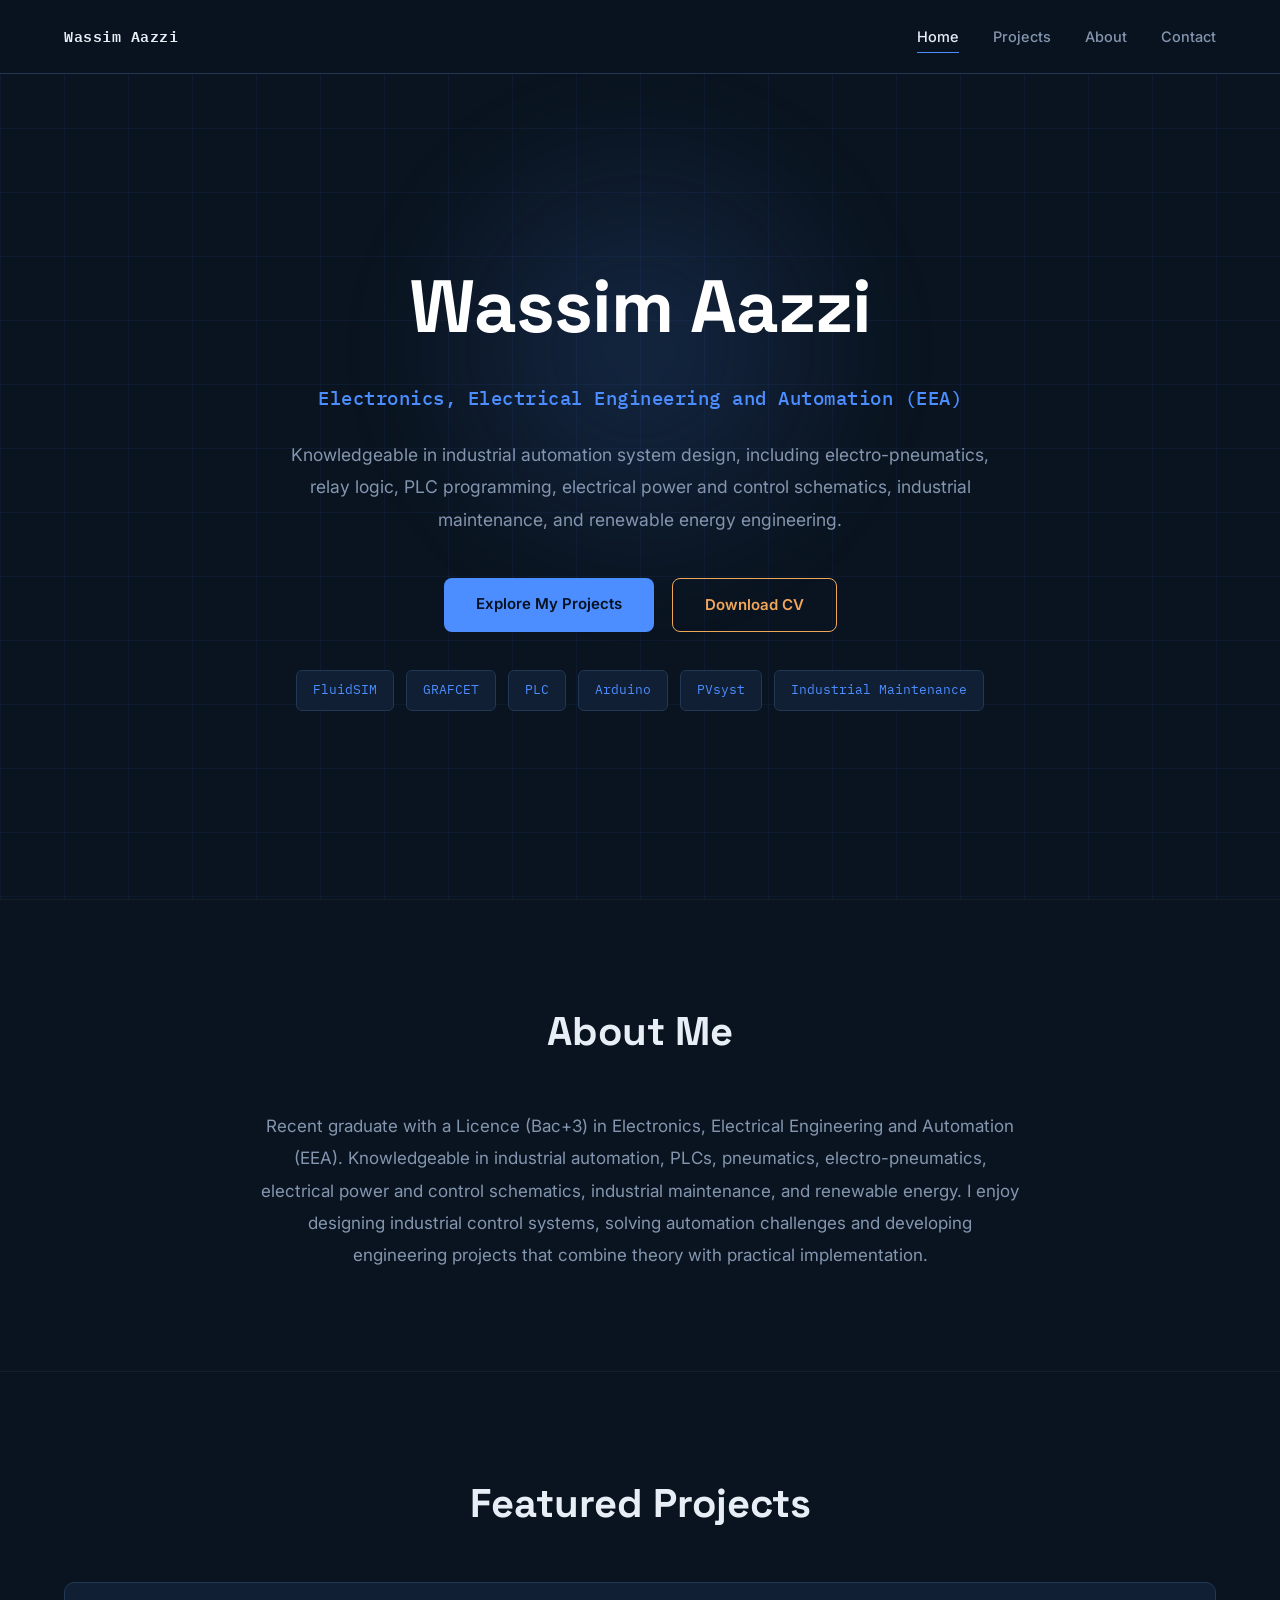
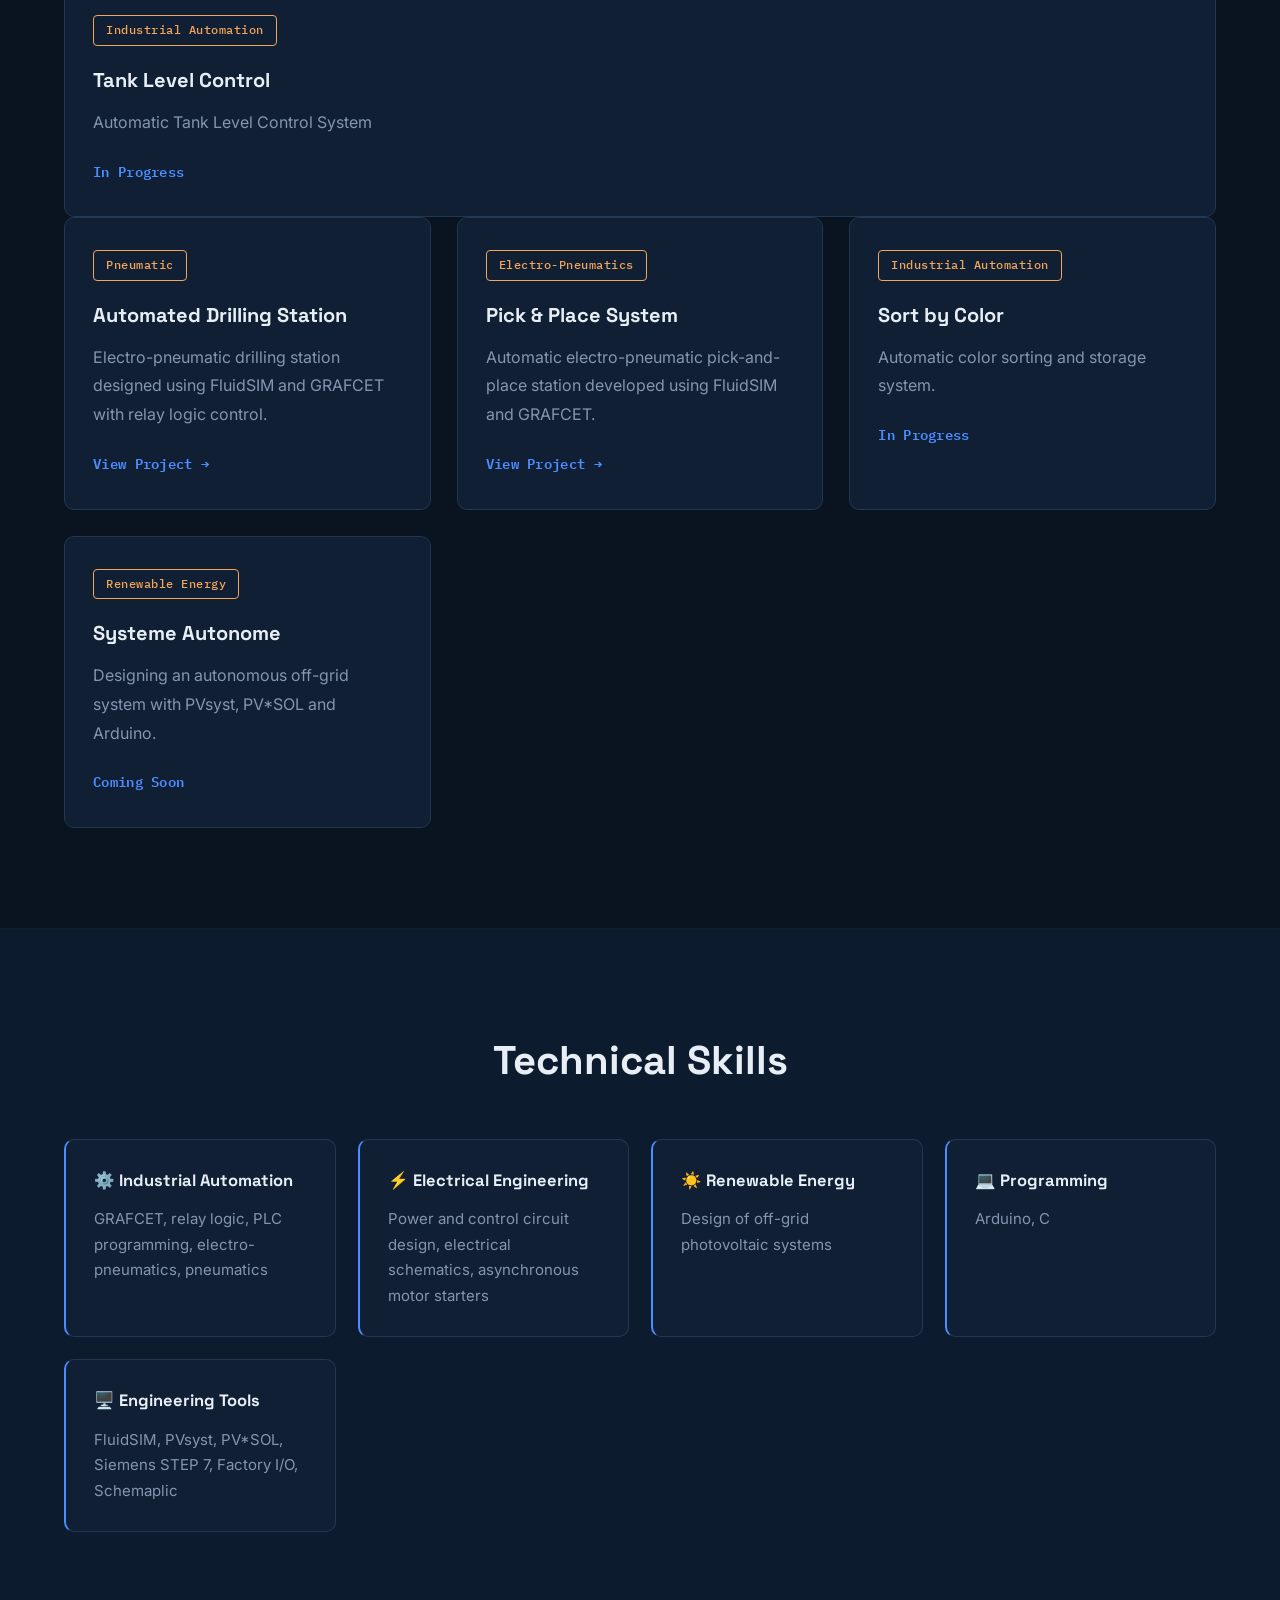
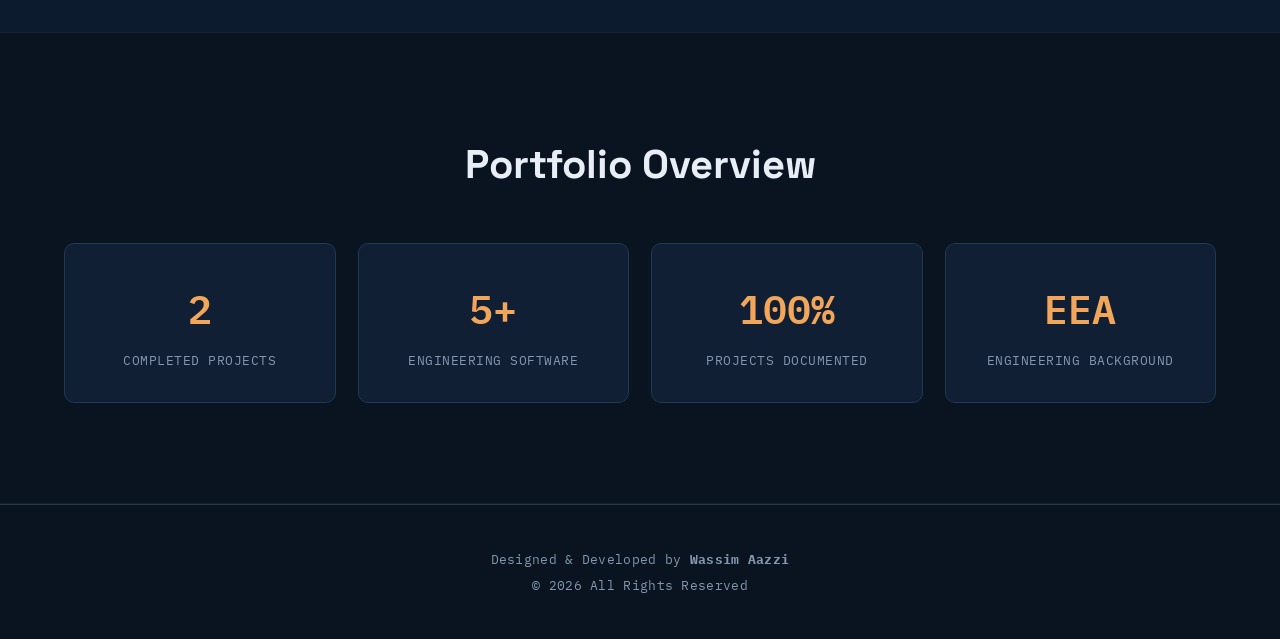
==== commit 303d86b1: "Add Tank Level Control project card Added a new project card for 'Tank Level Control' under Featured" ====
--- a/index.html
+++ b/index.html
@@ -95,6 +95,19 @@
 
         <h2 data-eyebrow="FIG. 02">Featured Projects</h2>
 
+          <div class="card">
+
+               <span class="tag">Industrial Automation</span>
+                <h3>Tank Level Control</h3>
+
+                <p>
+                    Automatic Tank Level Control System
+                </p>
+
+                <a href="projects/Sort_by_color.html">In Progress</a>
+
+            </div>
+
         <div class="project-grid">
 
             <div class="card">
--- a/css/style.css
+++ b/css/style.css
@@ -112,11 +112,6 @@
     color:var(--text);
 }
 
-.logo span::before{
-    content:"// ";
-    color:var(--amber);
-}
-
 nav ul{
     display:flex;
     gap:34px;
@@ -153,25 +148,6 @@
     width:100%;
 }
 
-/* ===========================
-   Section eyebrow (drawing-style figure labels)
-   Add: <h2 data-eyebrow="FIG. 02">Title</h2>
-=========================== */
-
-h2[data-eyebrow]{
-    position:relative;
-}
-
-h2[data-eyebrow]::before{
-    content:attr(data-eyebrow);
-    display:block;
-    font-family:'IBM Plex Mono',monospace;
-    font-size:12.5px;
-    font-weight:500;
-    letter-spacing:2.5px;
-    color:var(--amber);
-    margin-bottom:14px;
-}
 
 /* ===========================
    HERO SECTION
@@ -225,10 +201,6 @@
     margin-bottom:26px;
 }
 
-.hero h2::before{
-    content:"> ";
-    color:var(--amber);
-}
 
 .hero p{
     max-width:720px;
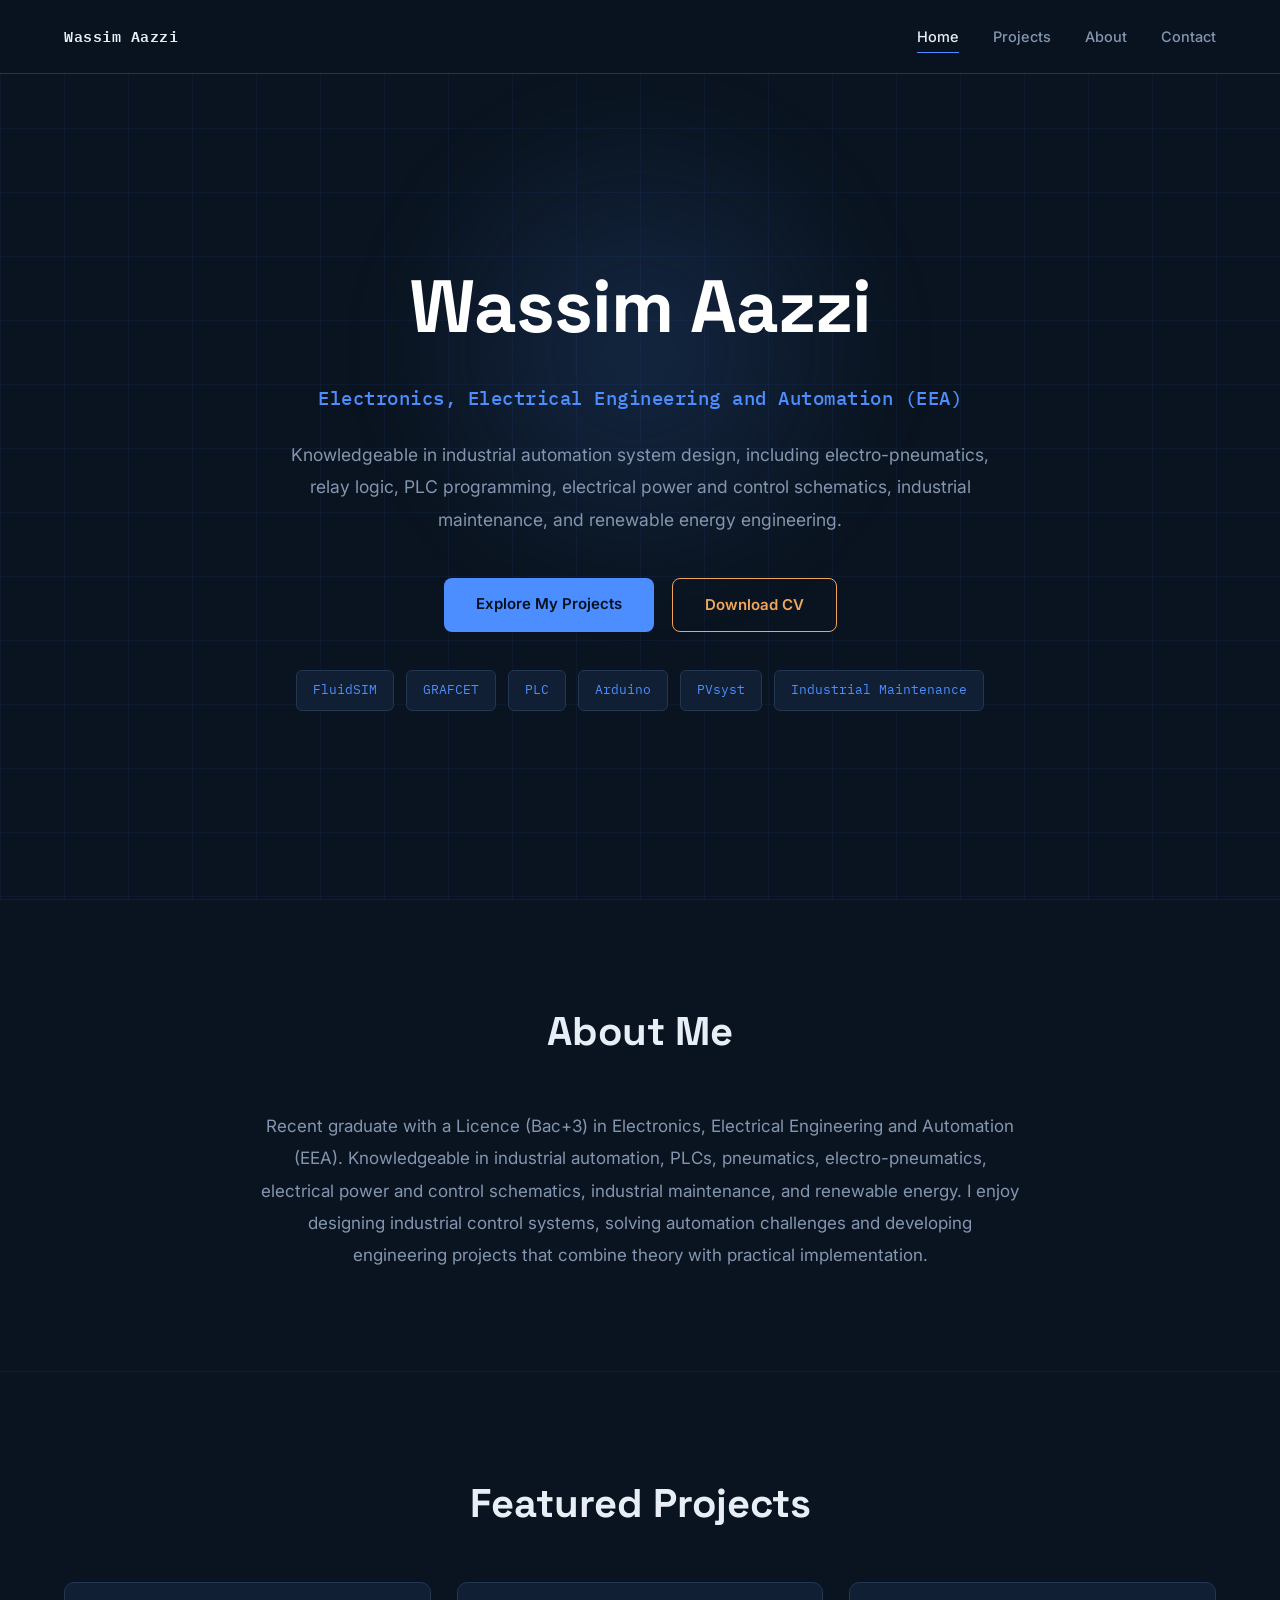
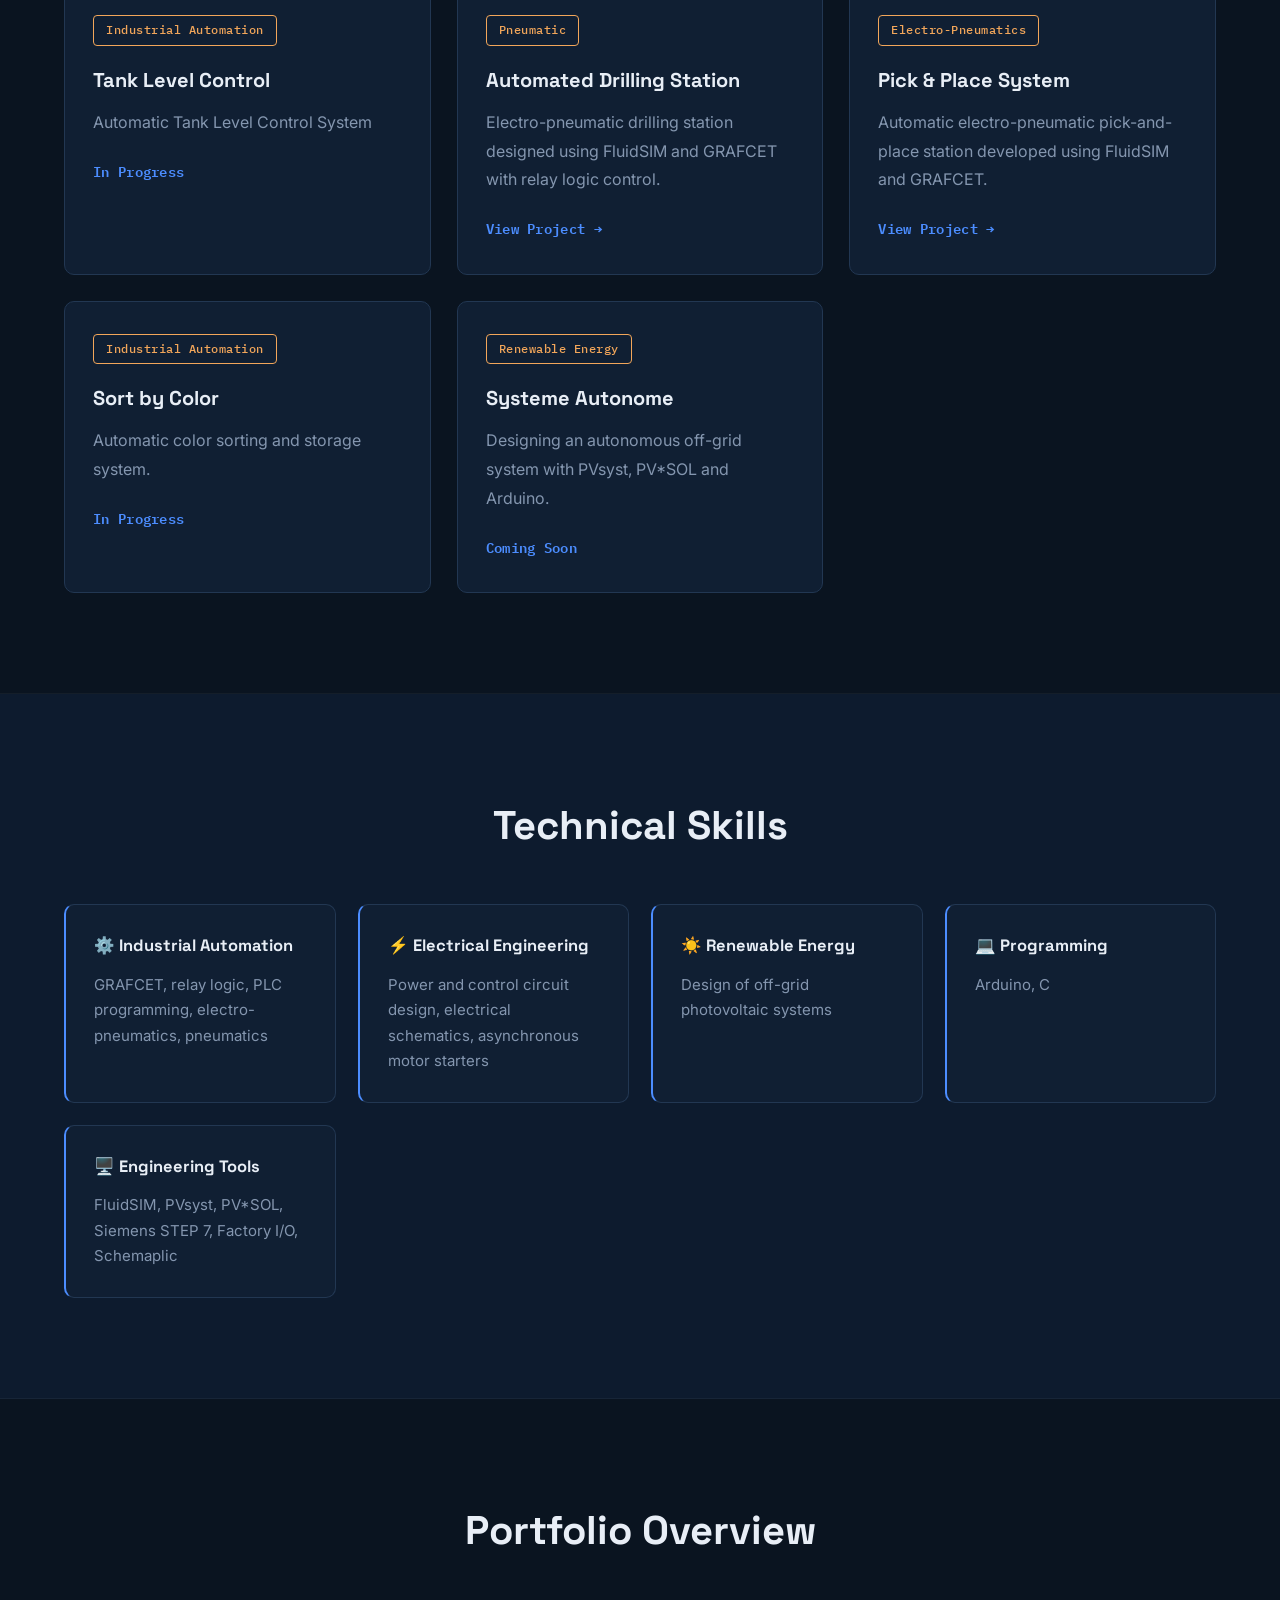
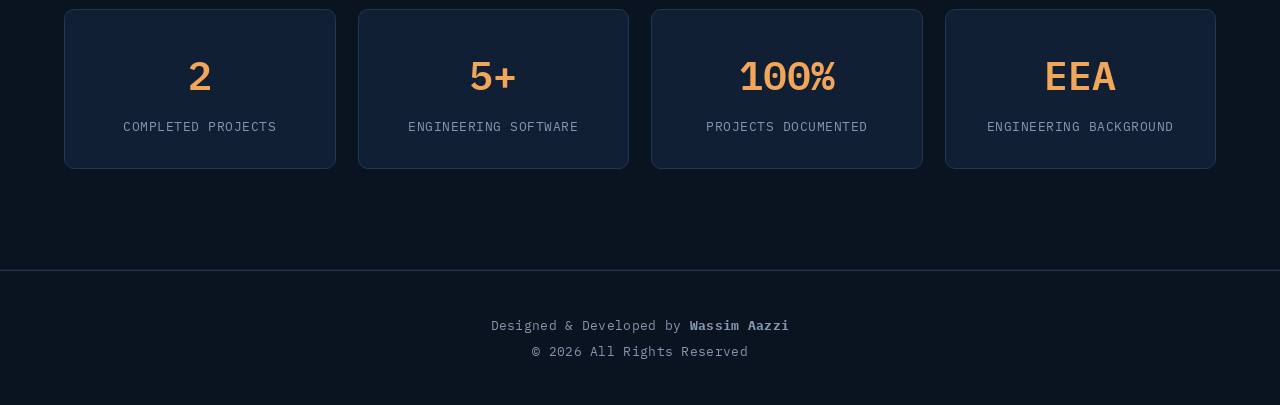
==== commit 64e0de2a: "Refactor project grid structure in index.html Removed duplicate project-grid div and adjusted card s" ====
--- a/index.html
+++ b/index.html
@@ -95,7 +95,9 @@
 
         <h2 data-eyebrow="FIG. 02">Featured Projects</h2>
 
-          <div class="card">
+        <div class="project-grid">
+
+             <div class="card">
 
                <span class="tag">Industrial Automation</span>
                 <h3>Tank Level Control</h3>
@@ -104,11 +106,9 @@
                     Automatic Tank Level Control System
                 </p>
 
-                <a href="projects/Sort_by_color.html">In Progress</a>
-
-            </div>
-
-        <div class="project-grid">
+                <a href="projects/Tank_Level.html">In Progress</a>
+
+            </div>
 
             <div class="card">
 
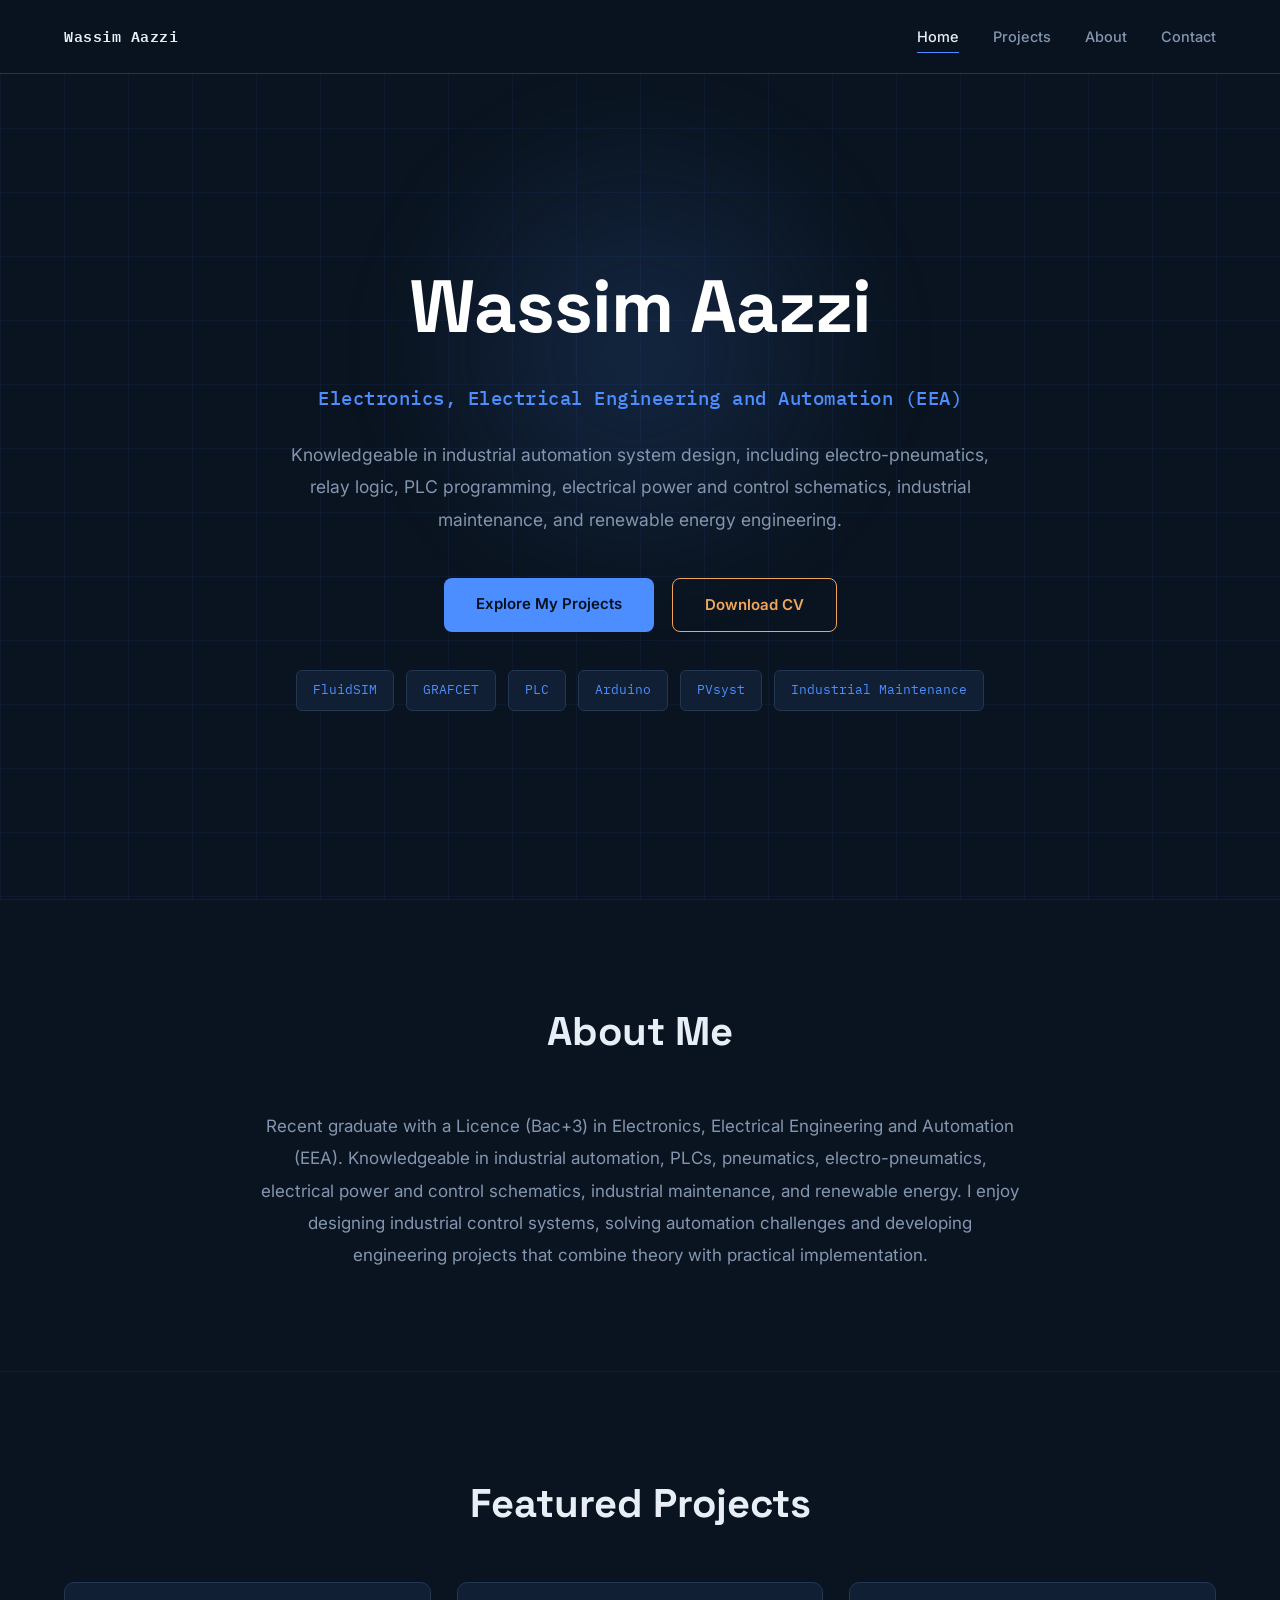
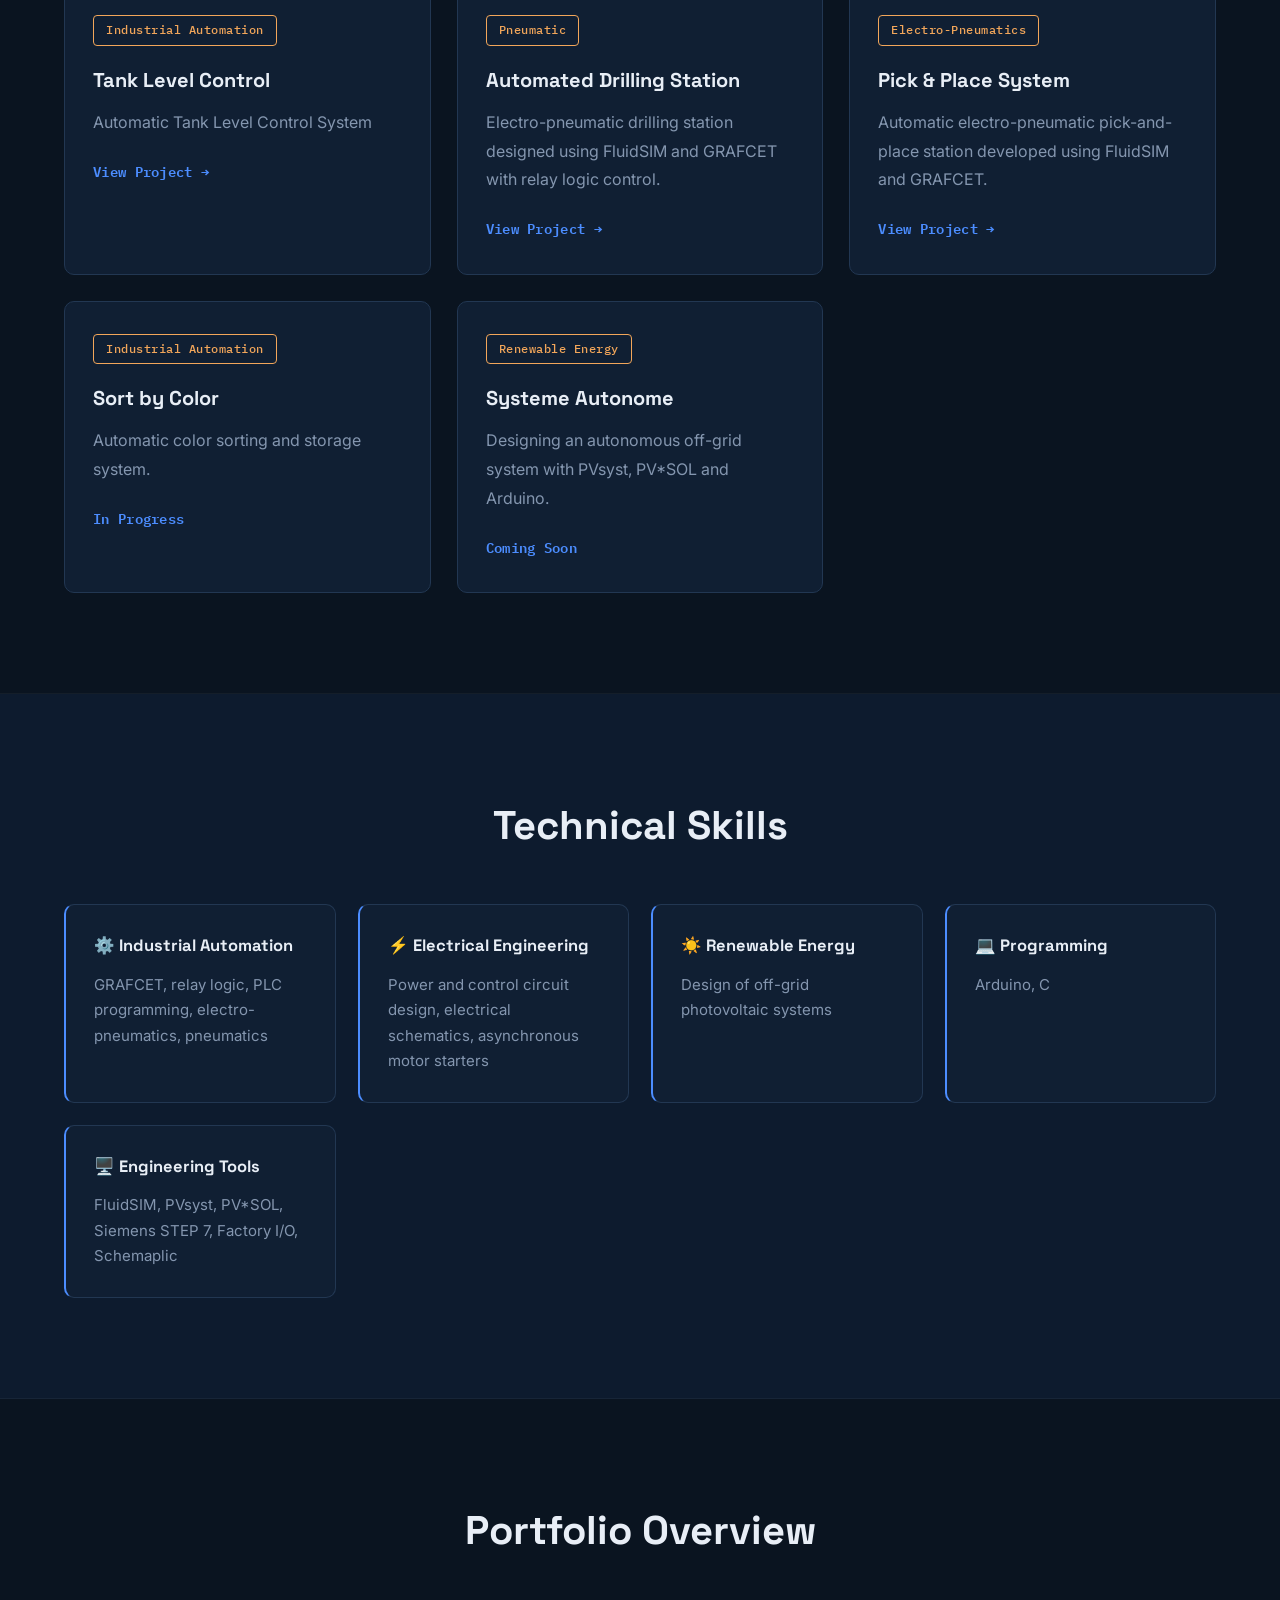
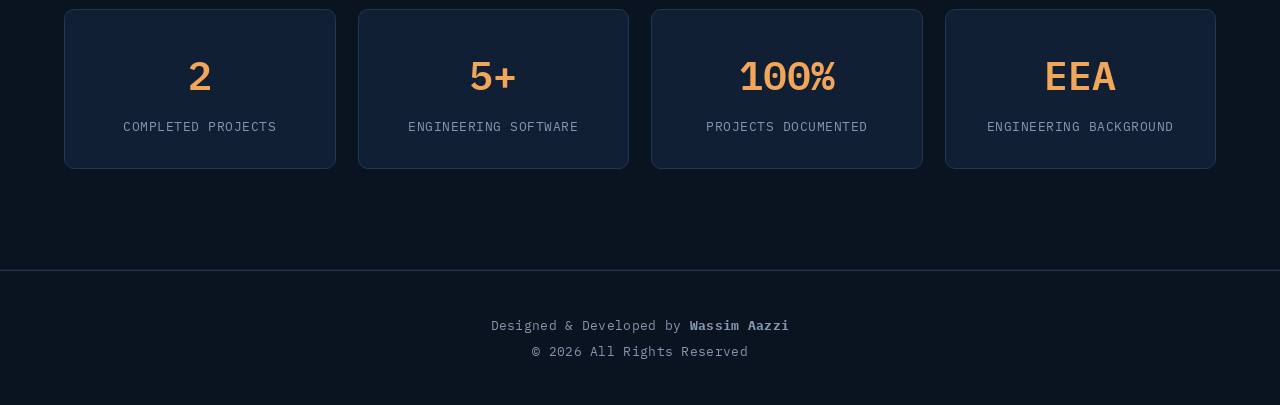
==== commit 8cd003f5: "Update link text for Tank Level project" ====
--- a/index.html
+++ b/index.html
@@ -106,7 +106,7 @@
                     Automatic Tank Level Control System
                 </p>
 
-                <a href="projects/Tank_Level.html">In Progress</a>
+                <a href="projects/Tank_Level.html">View Project →</a>
 
             </div>
 
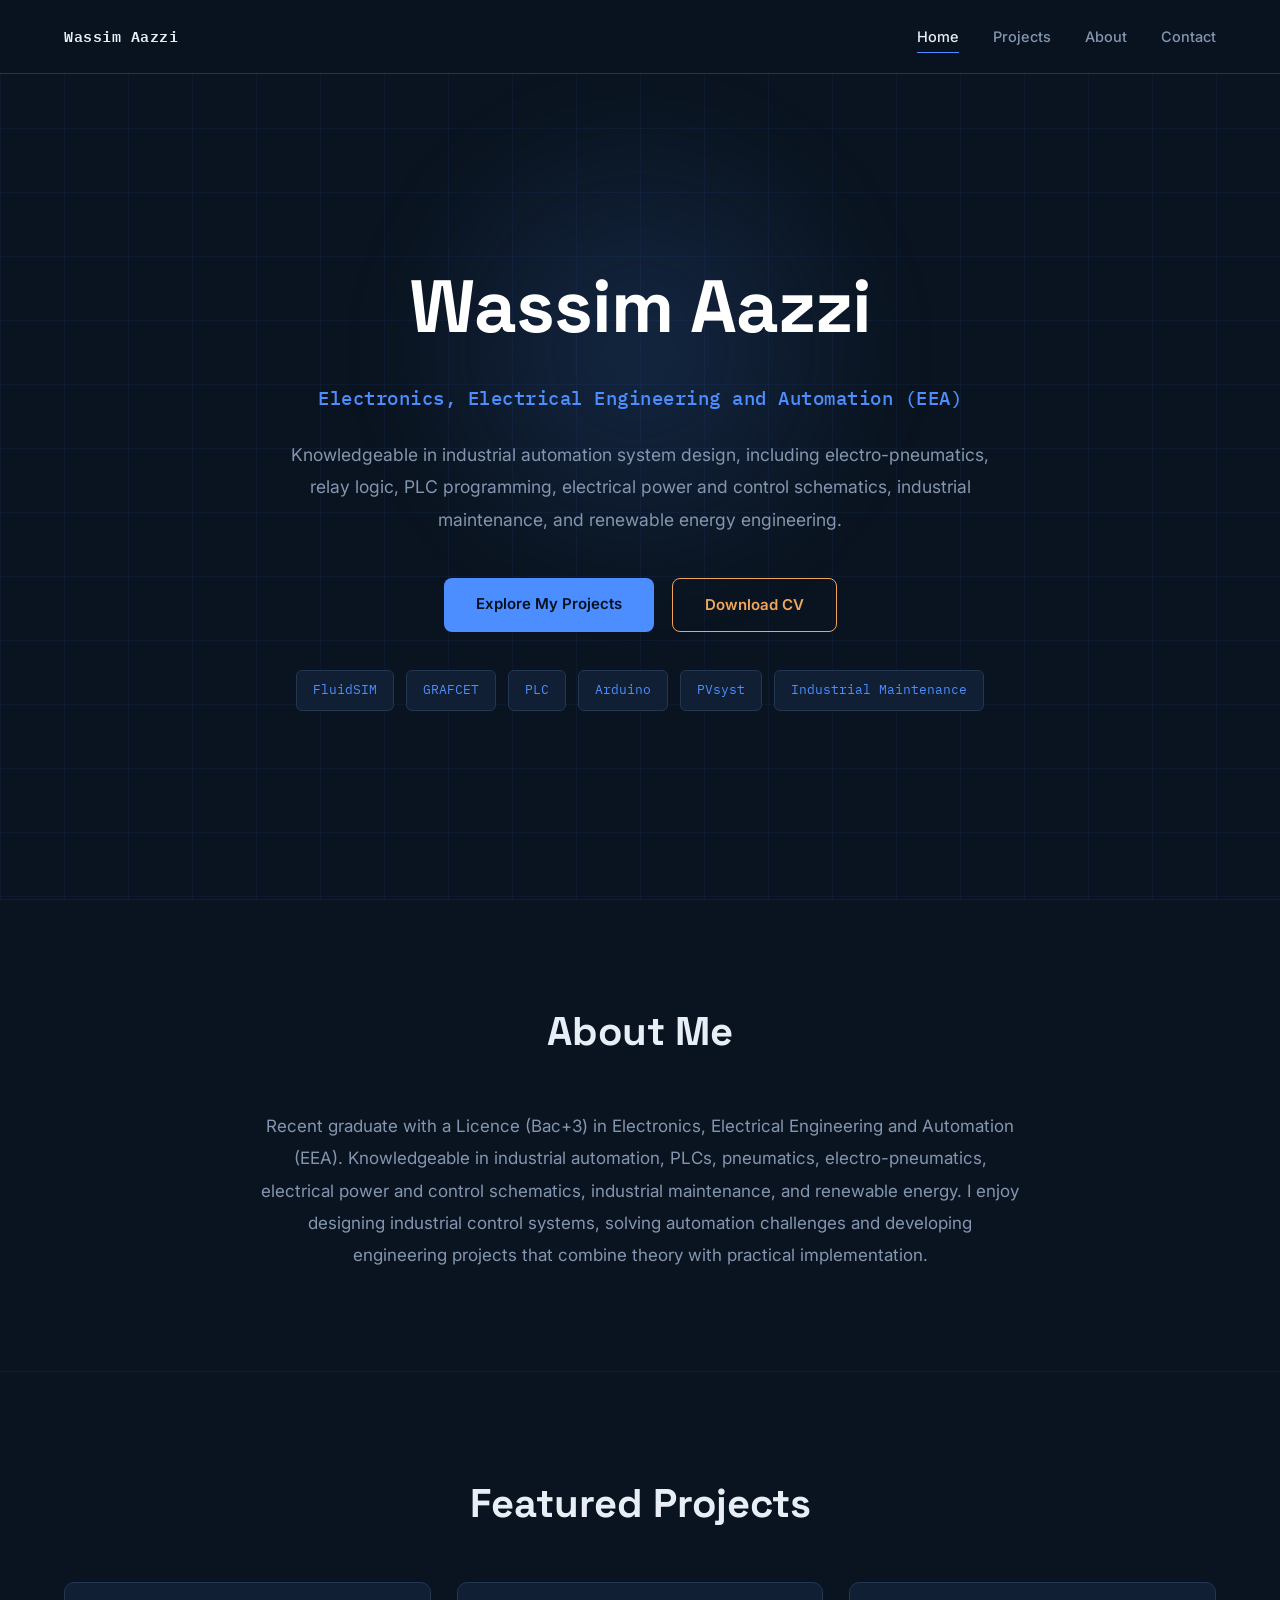
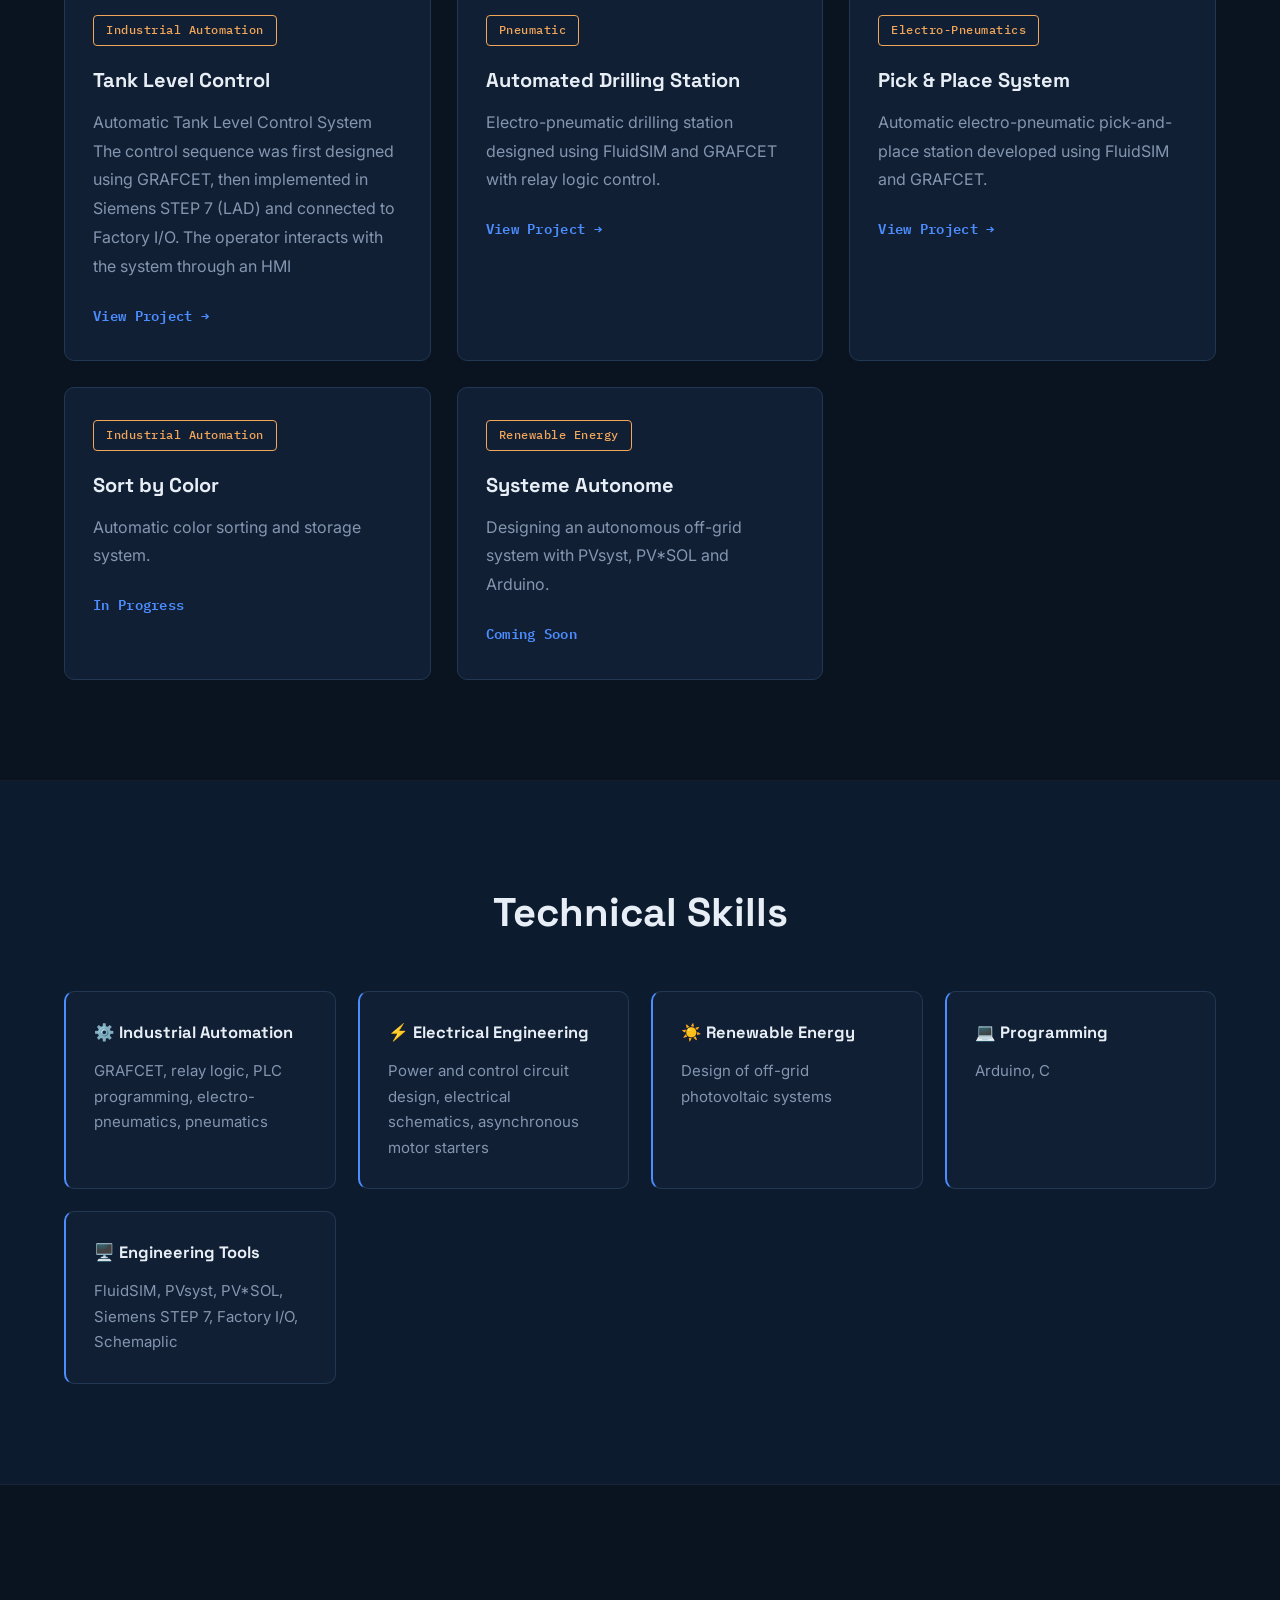
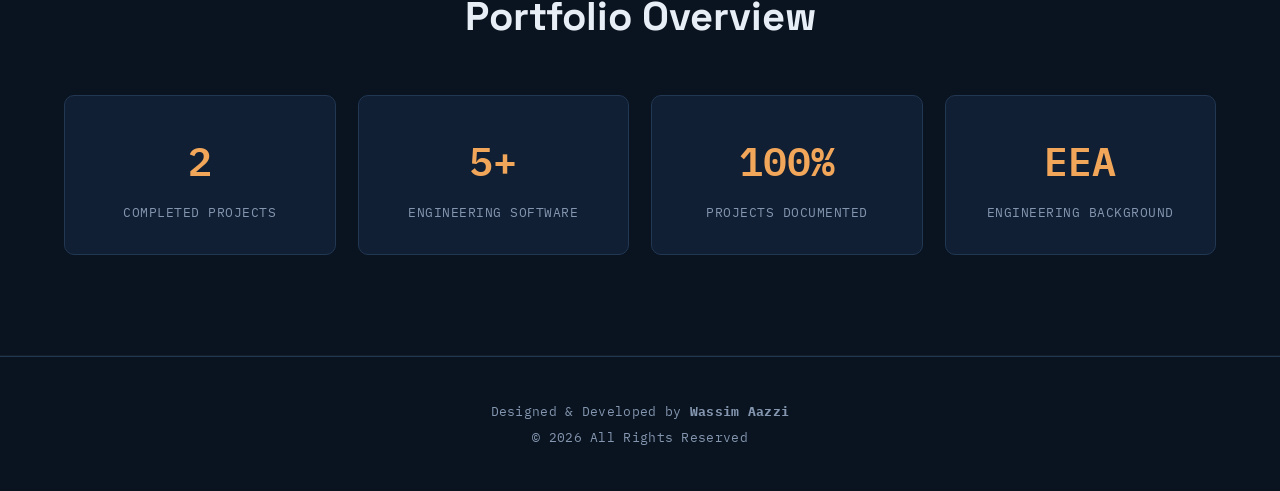
==== commit 6d38f908: "Enhance project description for Tank Level Control Expanded description of the Automatic Tank Level " ====
--- a/index.html
+++ b/index.html
@@ -103,7 +103,9 @@
                 <h3>Tank Level Control</h3>
 
                 <p>
-                    Automatic Tank Level Control System
+                    Automatic Tank Level Control System The control sequence was first designed using GRAFCET, 
+                    then implemented in Siemens STEP 7 (LAD) and connected to Factory I/O. 
+                    The operator interacts with the system through an HMI
                 </p>
 
                 <a href="projects/Tank_Level.html">View Project →</a>
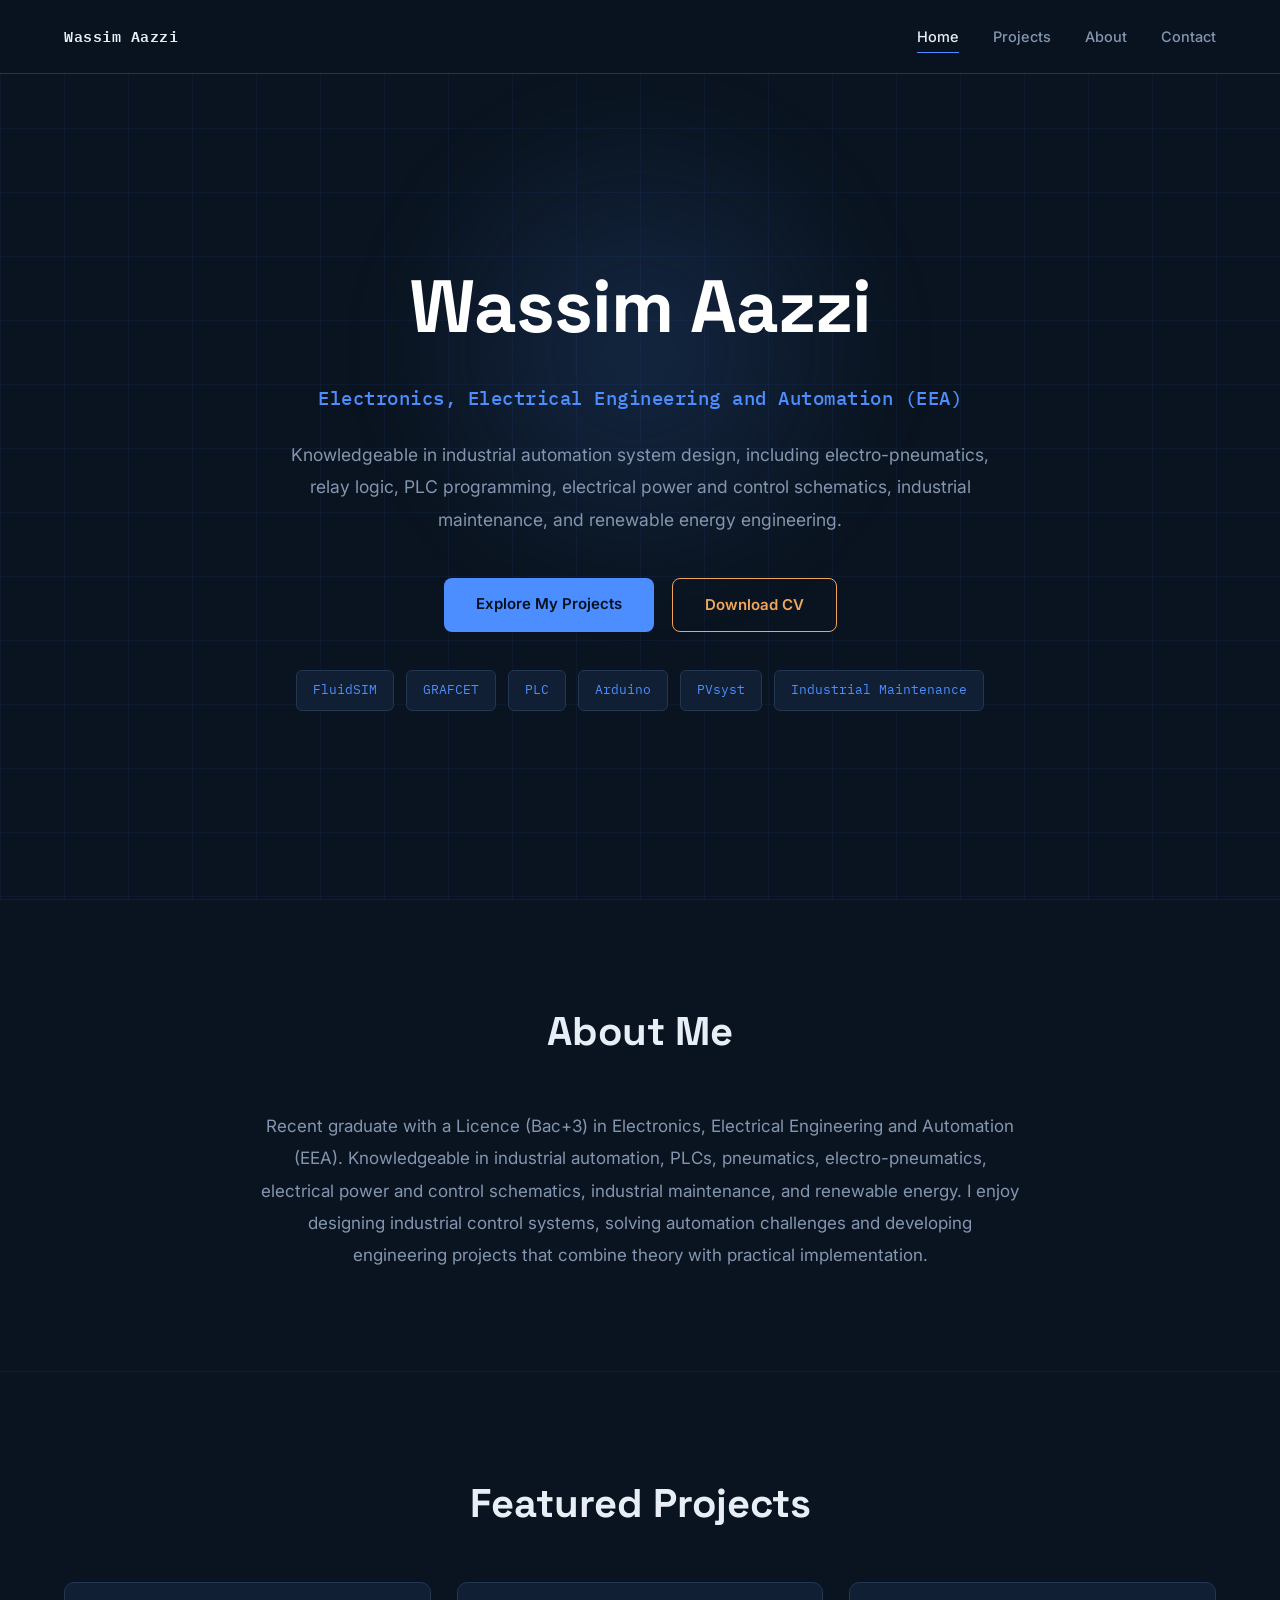
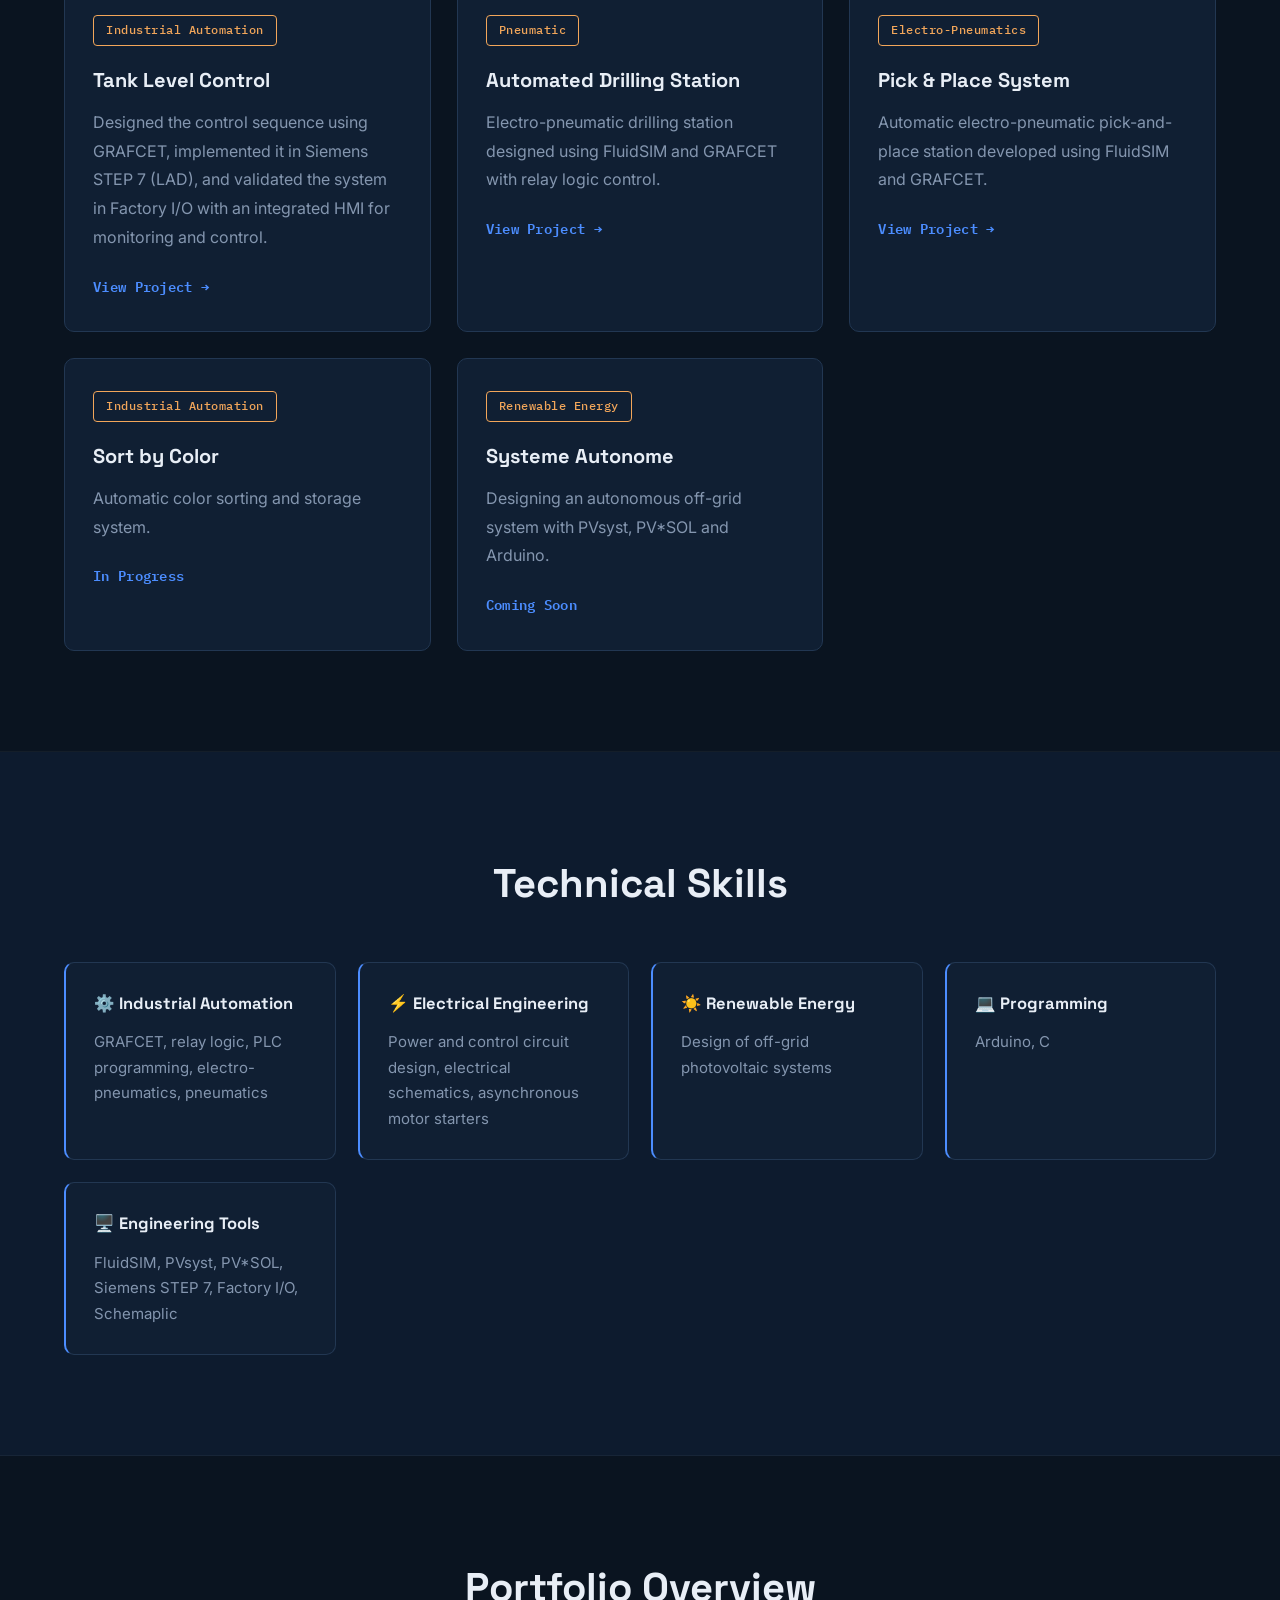
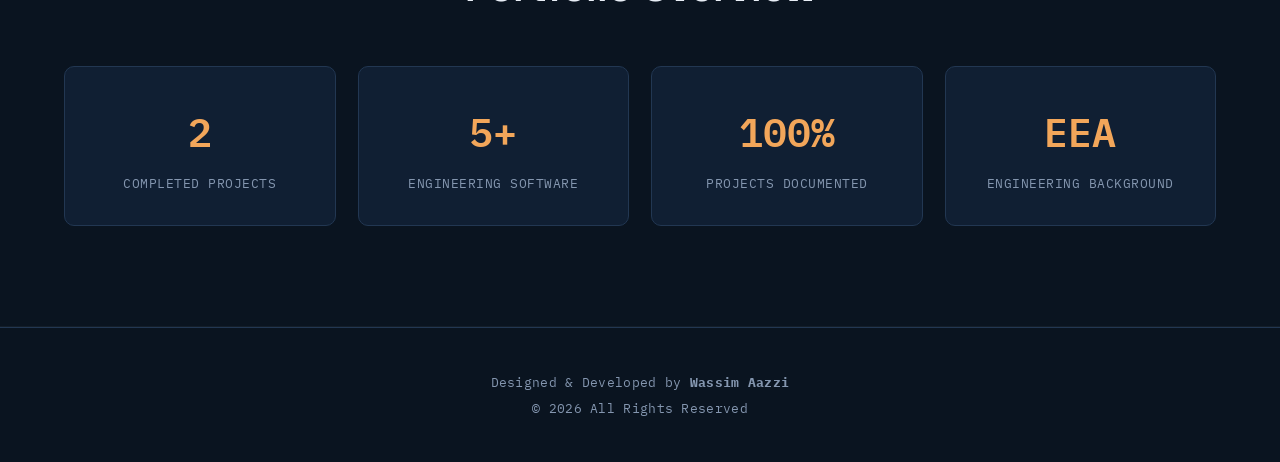
==== commit 42cdf5d0: "Refine description of Tank Level Control project" ====
--- a/index.html
+++ b/index.html
@@ -103,9 +103,8 @@
                 <h3>Tank Level Control</h3>
 
                 <p>
-                    Automatic Tank Level Control System The control sequence was first designed using GRAFCET, 
-                    then implemented in Siemens STEP 7 (LAD) and connected to Factory I/O. 
-                    The operator interacts with the system through an HMI
+                   Designed the control sequence using GRAFCET, implemented it in Siemens STEP 7 (LAD), 
+                   and validated the system in Factory I/O with an integrated HMI for monitoring and control.
                 </p>
 
                 <a href="projects/Tank_Level.html">View Project →</a>
